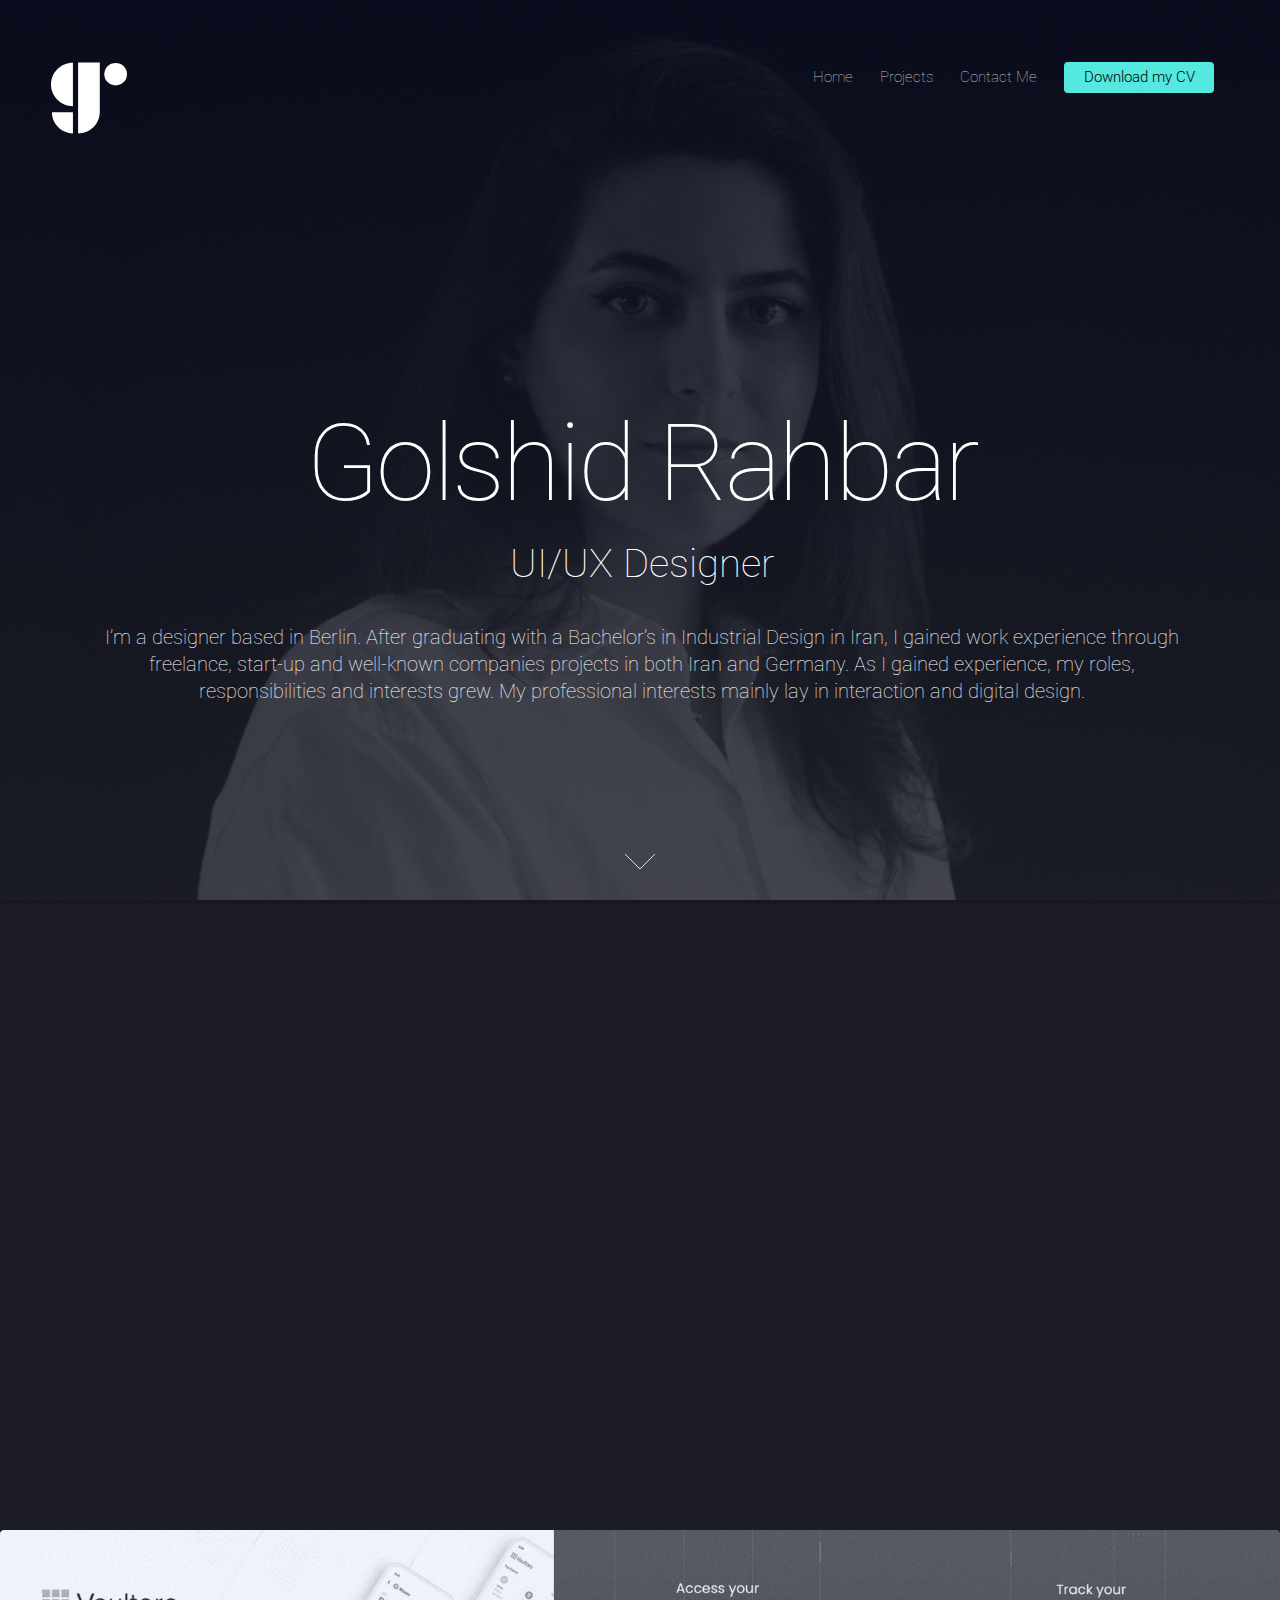
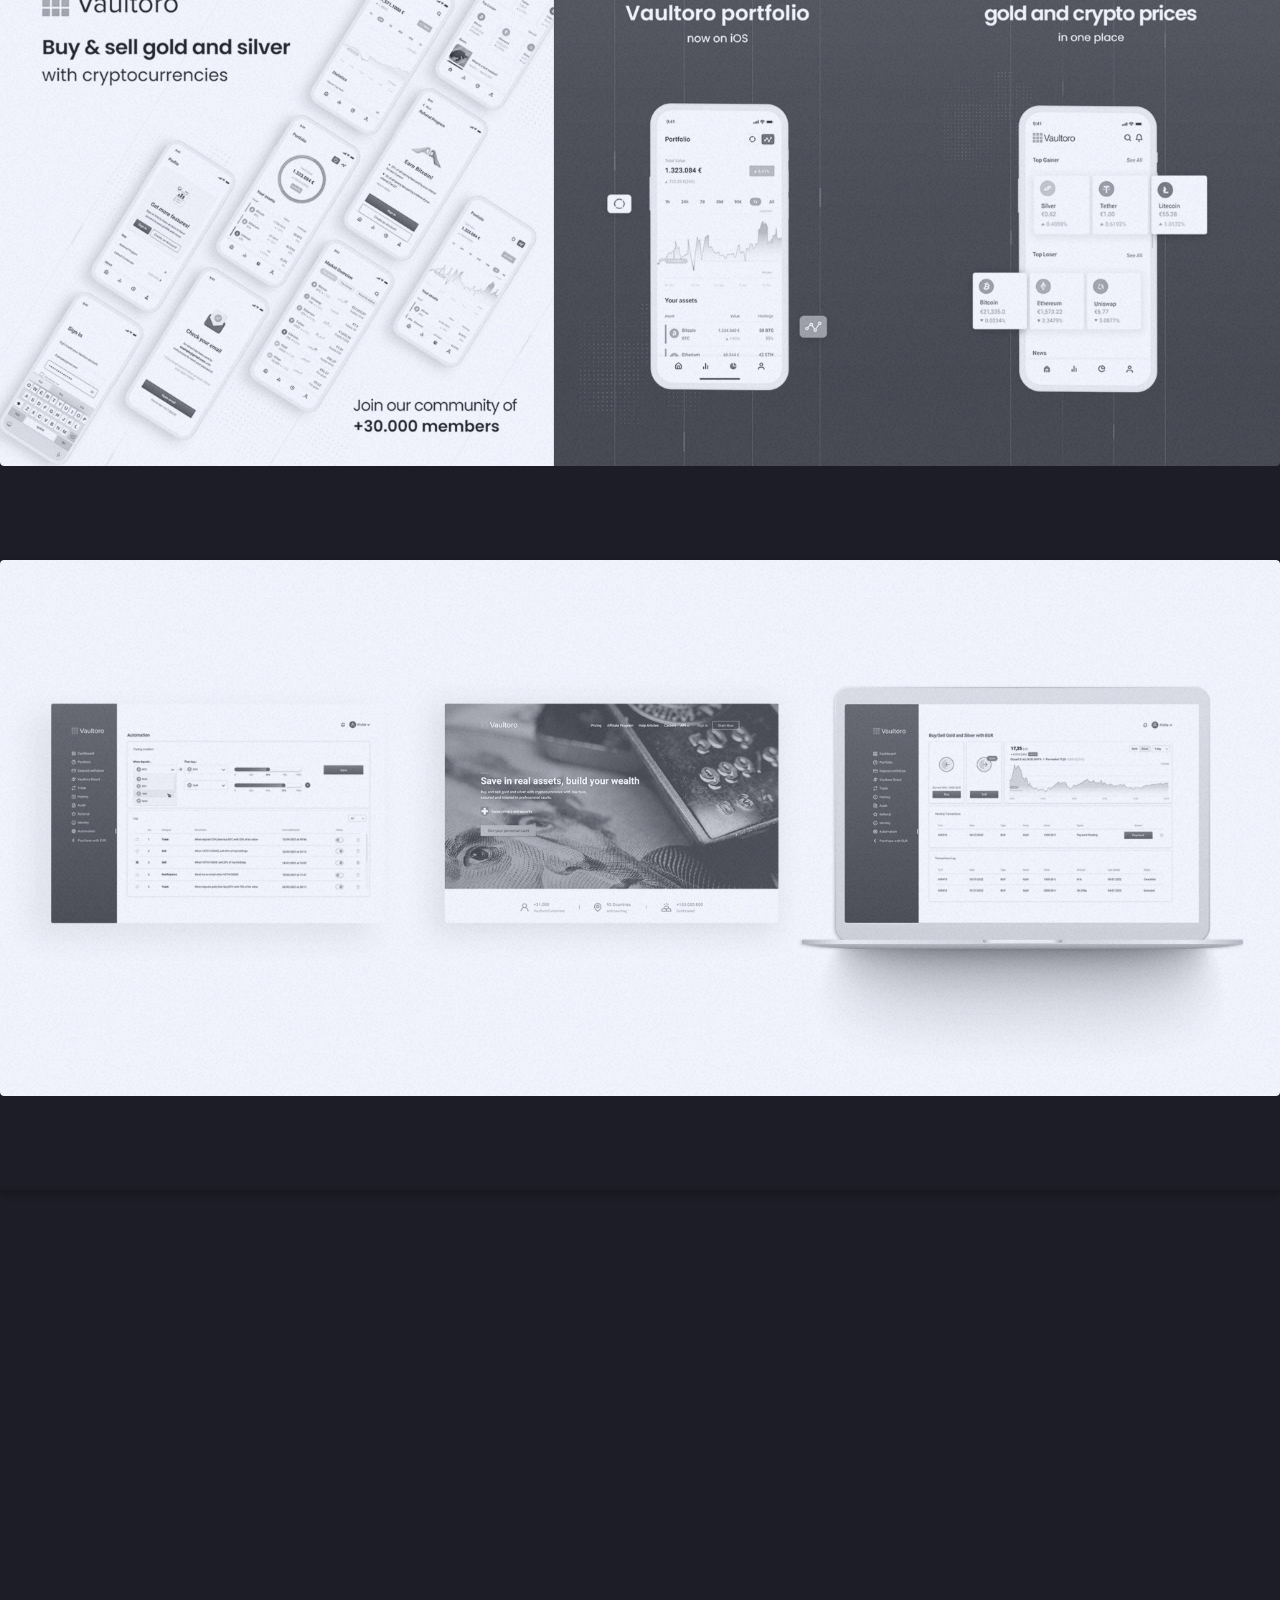
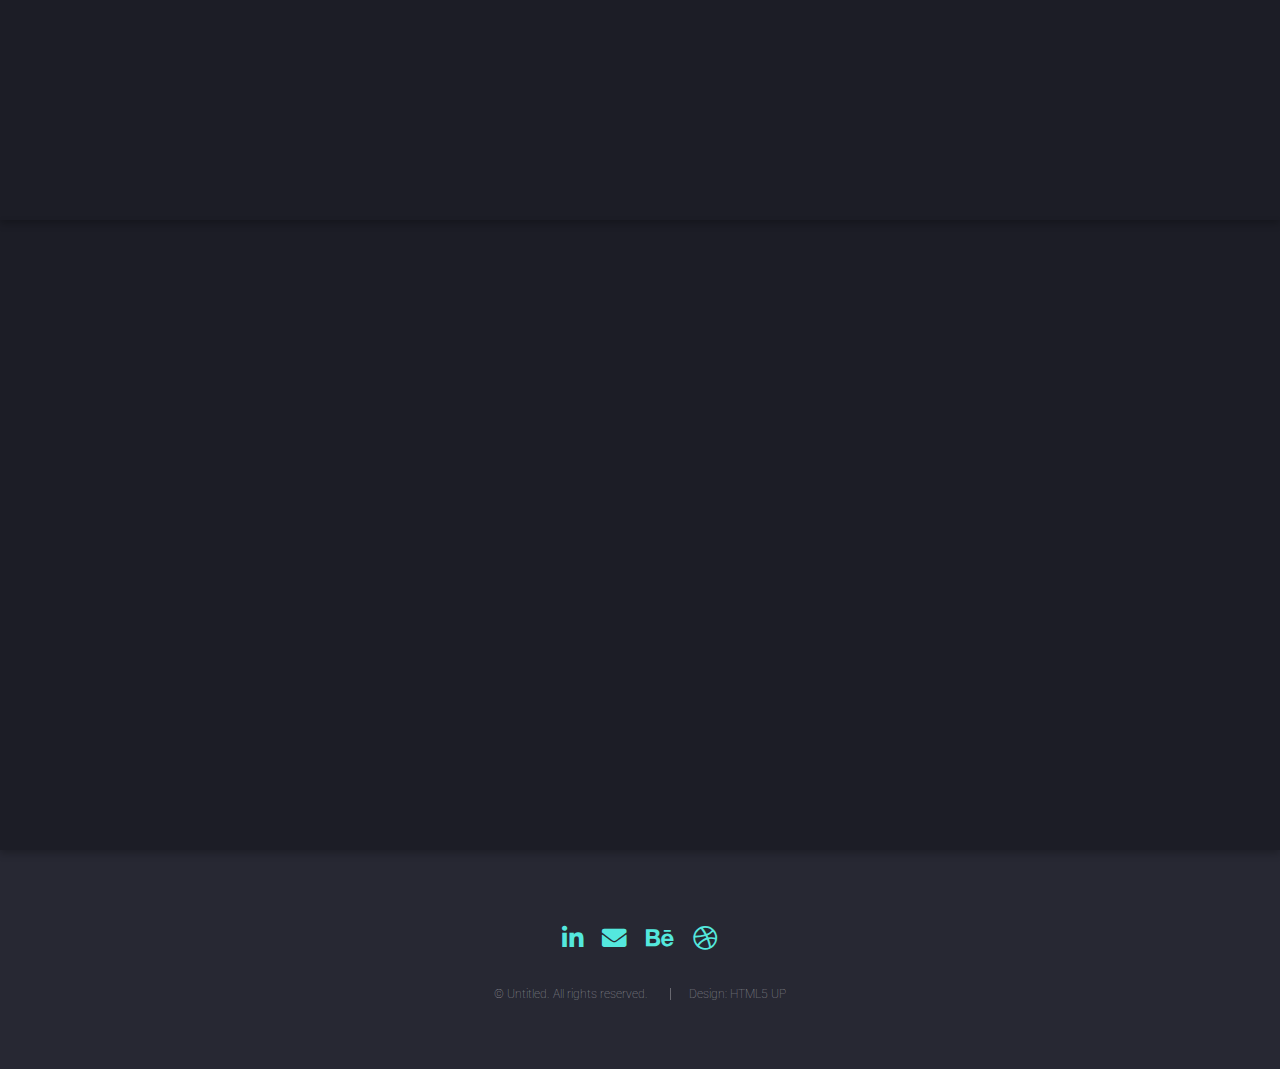
==== index.html @ e41211fc "Initial files" ====
<!DOCTYPE HTML>

<html>

<head>
	<title>Golshid's Portfolio</title>
	<link rel="icon" type="image/x-icon" href="/images/tab_icon.png">
	<meta charset="utf-8" />
	<meta name="viewport" content="width=device-width, initial-scale=1, user-scalable=no" />
	<link rel="stylesheet" href="assets/css/main.css" />
	<noscript>
		<link rel="stylesheet" href="assets/css/noscript.css" />
	</noscript>
</head>

<body class="is-preload landing">
	<div id="page-wrapper">

		<!-- Header -->
		<header id="header">
			<a href="index.html" class="g_logo"> <img class="icon_header" src="/images/icon_header.svg" alt=""
					style="width:2cm; height:2.5cm; margin: 3.325em;" /> </a>
			<nav id="nav">
				<ul>
					<li><a href="index.html">Home</a></li>
					<li>
						<a href="#">Projects</a>
						<ul>
							<li><a href="application.html">Application Design</a></li>
							<! –– link page––>
								<li><a href="website.html">Website Design</a></li>
								<li><a href="corporate.html">Corporate Identity</a></li>
								<li><a href="painting.html">Painting</a></li>
						</ul>
					</li>
					<li><a href="mailto: golshidr92@gmail.com">Contact Me</a></li>
					<li><a href="/files/cv.pdf" class="button primary">Download my CV</a></li>
				</ul>
			</nav>
		</header>

		<!-- Banner -->
		<section id="banner">
			<div class="content">
				<header>
					<h2 style="margin-top: 5cm; text-align: center; font-size: 80pt; font-weight: 100;">Golshid Rahbar
					</h2>
					<h1 style="text-align: center; font-size: 30pt; font-weight: 80;">UI/UX Designer</h1>
					<p style="text-align: center; font-size: 15pt;">
						I’m a designer based in Berlin. After graduating with a
						Bachelor’s in
						Industrial Design in Iran, I gained work experience through freelance, start-up and well-known
						companies projects in both Iran and Germany. As I gained experience, my roles, responsibilities
						and interests grew.
						My professional interests mainly lay in interaction and digital design.</p>
				</header>
			</div>
			<a href="#one" class="goto-next scrolly">Next</a>
		</section>

		<!-- One/skills -->
		<section id="one" class="spotlight style1 bottom" ">

			<div class=" content">
			<div class="container skill" style="margin: 0;">
				<header class="major">
					<h2 class="skills_header">My Skills</h2>
				</header>
				<div class="box alt">
					<div class="row gtr-uniform">
						<section class="col-4 col-6-medium col-12-xsmall skill" style="margin: 0 0 10em 10em;">
							<span class="icon solid alt major" style="display: block;
							margin-left: auto;
							margin-right: auto;">
								<object class="icon-svg" data="images/cc.svg" width="45" height="45" style="align: middle; max-width: 100%;
								height: auto;">
								</object>
							</span>
							<h3 style="text-align: center;">Adobe Suits</h3>
							<p style="text-align: center;">Ai, Ps, Id, Xd</p>
						</section>
						<section class="col-4 col-6-medium col-12-xsmall" style="margin: 0 0 10em -10em;">
							<span class="icon solid alt major" style="display: block;
							margin-left: auto;
							margin-right: auto;">
								<object data=" images/fig.svg" width="45" height="45" style="align: middle; max-width: 100%;
										height: auto;">
								</object>
							</span>
							<h3 style="text-align: center;">Figma</h3>

						</section>
						<section class="col-4 col-6-medium col-12-xsmall" style="margin: 0 0 10em -10em;">
							<span class="icon solid alt major" style="display: block;
							margin-left: auto;
							margin-right: auto;">
								<object data=" images/dp.svg" width="45" height="45" style="align: middle; max-width: 100%;
										height: auto;">
								</object>
							</span>
							<h3 style="text-align: center;">Digital Painting</h3>
						</section>
						<section class="col-4 col-6-medium col-12-xsmall" style="margin: 0 0 10em -10em;">
							<span class="icon solid alt major" style="display: block;
							margin-left: auto;
							margin-right: auto;">
								<object data=" images/html.svg" width="45" height="45" style="align: middle; max-width: 100%;
										height: auto;">
								</object>
							</span>
							<h3 style="text-align: center;">HTML</h3>
							<p style="text-align: center;">Familiar with</p>
						</section>
					</div>
				</div>

			</div>
	</div>
	</div>
	<a href="#two" class="goto-next scrolly">Next</a>
	</section>

	<!-- Two -->
	<a href="application.html">
		<section id="two" class="spotlight style2 right">
			<span class="image fit main"><img src="images/app@3x copy 2.png" alt="" /></span>
			<div class="content" style=" background: #043a91; border-color: #254cd9;">
				<header>
					<h2>Application Design</h2>
					<p>Intraction, UI Design, UX Design</p>
				</header>
				<p style="color: #ffffff;">A showcase of my work on Vaultoro app which is a cryptocurrency trading app.
				</p>
			</div>
		</section>
	</a>
	<!-- Three -->
	<a href="website.html">
		<section id="three" class="spotlight style3 left">
			<span class="image fit main bottom"><img src="images/Desktop@3x.png" alt="" /></span>
			<div class="content" style="background: #046e91; border-color: #18a2ed;">
				<header>
					<h2>Website Design</h2>
					<p>Intraction, UI Design, UX Design</p>
				</header>
				<p style="color: #ffffff;">An example of my designs for the website and the dashboard of Vaultoro</p>
			</div>
		</section>
	</a>
	<!-- Four -->
	<a href="corporate.html">
		<section id="two" class="spotlight style2 right">
			<span class="image fit main"><img src="images/Print@3x.png" alt="" /></span>
			<div class="content" style="background: #049191; border-color: #06cccc;">
				<header>
					<h2>Corporate Identity</h2>
					<p>Graphic Design, Brand Identity, Print Design, Merchandise Design</p>
				</header>
				<p style="color: #ffffff;">Showcases of my CI and print designs</p>
			</div>
		</section>
	</a>

	<!-- Five -->
	<a href="painting.html">
		<section id="three" class="spotlight style3 left">
			<span class="image fit main bottom"><img src="images/Digital painting@3x.png" alt="" /></span>
			<div class="content" style="background: #049173; border-color: #06cca1;">
				<header>
					<h2>Painting</h2>
					<p>Digital Painting, Hand Drawing, Illustration</p>
				</header>
				<p style="color: #ffffff;">Some examples of my paintings which do in my free time</p>

			</div>
		</section>
	</a>


	<!-- Footer -->
	<footer id="footer">
		<ul class="icons">
			<li><a target="_blank" href="https://www.linkedin.com/in/golshid-rahbar"
					class="icon brands fa-linkedin-in"><span class="label">LinkedIn</span></a></li>
			<li><a href="mailto: golshidr92@gmail.com" class="icon solid fa-envelope"><span
						class="label">Email</span></a></li>
			<li><a target="_blank" href="https://www.behance.net/golshidr" class="icon brands fa-behance"><span
						class="label">Behance</span></a></li>
			<li><a target="_blank" href="https://dribbble.com/golshidr92" class="icon brands fa-dribbble"><span
						class="label">Dribbble</span></a></li>
		</ul>
		<ul class="copyright">
			<li>&copy; Untitled. All rights reserved.</li>
			<li>Design: HTML5 UP</li>
		</ul>
	</footer>

	</div>

	<!-- Scripts -->
	<script src="assets/js/jquery.min.js"></script>
	<script src="assets/js/jquery.scrolly.min.js"></script>
	<script src="assets/js/jquery.dropotron.min.js"></script>
	<script src="assets/js/jquery.scrollex.min.js"></script>
	<script src="assets/js/browser.min.js"></script>
	<script src="assets/js/breakpoints.min.js"></script>
	<script src="assets/js/util.js"></script>
	<script src="assets/js/main.js"></script>

</body>

</html>
---- assets/css/main.css ----
@import url("fontawesome-all.min.css");
@import url("https://fonts.googleapis.com/css?family=Roboto:100,300,100italic,300italic");

/*
	Landed by HTML5 UP
	html5up.net | @ajlkn
	Free for personal and commercial use under the CCA 3.0 license (html5up.net/license)
*/

html, body, div, span, applet, object,
iframe, h1, h2, h3, h4, h5, h6, p, blockquote,
pre, a, abbr, acronym, address, big, cite,
code, del, dfn, em, img, ins, kbd, q, s, samp,
small, strike, strong, sub, sup, tt, var, b,
u, i, center, dl, dt, dd, ol, ul, li, fieldset,
form, label, legend, table, caption, tbody,
tfoot, thead, tr, th, td, article, aside,
canvas, details, embed, figure, figcaption,
footer, header, hgroup, menu, nav, output, ruby,
section, summary, time, mark, audio, video {
	margin: 0;
	padding: 0;
	border: 0;
	font-size: 100%;
	font: inherit;
	vertical-align: baseline;}

article, aside, details, figcaption, figure,
footer, header, hgroup, menu, nav, section {
	display: block;}

body {
	line-height: 1;
}

ol, ul {
	list-style: none;
}

blockquote, q {
	quotes: none;
}

	blockquote:before, blockquote:after, q:before, q:after {
		content: '';
		content: none;
	}

table {
	border-collapse: collapse;
	border-spacing: 0;
}

body {
	-webkit-text-size-adjust: none;
}

mark {
	background-color: transparent;
	color: inherit;
}

input::-moz-focus-inner {
	border: 0;
	padding: 0;
}

input, select, textarea {
	-moz-appearance: none;
	-webkit-appearance: none;
	-ms-appearance: none;
	appearance: none;
}

/* Basic */

	html {
		box-sizing: border-box;
	}

	*, *:before, *:after {
		box-sizing: inherit;
	}

	html, body {
		background: #1c1d26;
	}

	body.is-preload *, body.is-preload *:before, body.is-preload *:after {
		-moz-animation: none !important;
		-webkit-animation: none !important;
		-ms-animation: none !important;
		animation: none !important;
		-moz-transition: none !important;
		-webkit-transition: none !important;
		-ms-transition: none !important;
		transition: none !important;
	}

	body, input, select, textarea {
		color: rgba(255, 255, 255, 0.75);
		font-family: "Roboto", Helvetica, sans-serif;
		font-size: 15pt;
		font-weight: 100;
		line-height: 1.75em;
	}

	a {
		-moz-transition: border-color 0.2s ease-in-out, color 0.2s ease-in-out;
		-webkit-transition: border-color 0.2s ease-in-out, color 0.2s ease-in-out;
		-ms-transition: border-color 0.2s ease-in-out, color 0.2s ease-in-out;
		transition: border-color 0.2s ease-in-out, color 0.2s ease-in-out;
		border-bottom: dotted 1px;
		color: #54e8de;
		text-decoration: none;
		border-bottom-color: transparent;
	}

		a:hover {
			color: #54e8de !important;
			border-bottom-color: transparent;
		}

	strong, b {
		color: #ffffff;
		font-weight: 300;
	}

	em, i {
		font-style: italic;
	}

	p {
		margin: 0 0 2em 0;
	}

	h1, h2, h3, h4, h5, h6 {
		color: #ffffff;
		font-weight: 300;
		line-height: 1em;
		margin: 0 0 1em 0;
	}

		h1 a, h2 a, h3 a, h4 a, h5 a, h6 a {
			color: inherit;
			border: 0;
		}

	h2 {
		font-size: 2em;
		line-height: 1.5em;
		letter-spacing: -0.025em;
	}

	h3 {
		font-size: 1.35em;
		line-height: 1.5em;
	}

	h4 {
		font-size: 1.1em;
		line-height: 1.5em;
	}

	h5 {
		font-size: 0.9em;
		line-height: 1.5em;
	}

	h6 {
		font-size: 0.7em;
		line-height: 1.5em;
	}

	sub {
		font-size: 0.8em;
		position: relative;
		top: 0.5em;
	}

	sup {
		font-size: 0.8em;
		position: relative;
		top: -0.5em;
	}

	hr {
		border: 0;
		border-bottom: solid 1px rgba(255, 255, 255, 0.3);
		margin: 3em 0;
	}

		hr.major {
			margin: 4em 0;
		}

	blockquote {
		border-left: solid 4px rgba(255, 255, 255, 0.3);
		font-style: italic;
		margin: 0 0 2em 0;
		padding: 0.5em 0 0.5em 2em;
	}

	code {
		background: rgba(255, 255, 255, 0.075);
		border-radius: 4px;
		font-family: "Courier New", monospace;
		font-size: 0.9em;
		margin: 0 0.25em;
		padding: 0.25em 0.65em;
	}

	pre {
		-webkit-overflow-scrolling: touch;
		font-family: "Courier New", monospace;
		font-size: 0.9em;
		margin: 0 0 2em 0;
	}

		pre code {
			display: block;
			line-height: 1.75em;
			padding: 1em 1.5em;
			overflow-x: auto;
		}

	.align-left {
		text-align: left;
	}

	.align-center {
		text-align: center;
	}

	.align-right {
		text-align: right;
	}

/* Loader */

	@-moz-keyframes spinner-show {
		0% {
			opacity: 0;
		}

		100% {
			opacity: 1;
		}
	}

	@-webkit-keyframes spinner-show {
		0% {
			opacity: 0;
		}

		100% {
			opacity: 1;
		}
	}

	@-ms-keyframes spinner-show {
		0% {
			opacity: 0;
		}

		100% {
			opacity: 1;
		}
	}

	@keyframes spinner-show {
		0% {
			opacity: 0;
		}

		100% {
			opacity: 1;
		}
	}

	@-moz-keyframes spinner-hide {
		0% {
			color: rgba(255, 255, 255, 0.15);
			z-index: 100001;
			-moz-transform: scale(1) rotate(0deg);
			-webkit-transform: scale(1) rotate(0deg);
			-ms-transform: scale(1) rotate(0deg);
			transform: scale(1) rotate(0deg);
		}

		99% {
			color: #1c1d26;
			z-index: 100001;
			-moz-transform: scale(0.5) rotate(360deg);
			-webkit-transform: scale(0.5) rotate(360deg);
			-ms-transform: scale(0.5) rotate(360deg);
			transform: scale(0.5) rotate(360deg);
		}

		100% {
			color: #1c1d26;
			z-index: -1;
			-moz-transform: scale(0.5) rotate(360deg);
			-webkit-transform: scale(0.5) rotate(360deg);
			-ms-transform: scale(0.5) rotate(360deg);
			transform: scale(0.5) rotate(360deg);
		}
	}

	@-webkit-keyframes spinner-hide {
		0% {
			color: rgba(255, 255, 255, 0.15);
			z-index: 100001;
			-moz-transform: scale(1) rotate(0deg);
			-webkit-transform: scale(1) rotate(0deg);
			-ms-transform: scale(1) rotate(0deg);
			transform: scale(1) rotate(0deg);
		}

		99% {
			color: #1c1d26;
			z-index: 100001;
			-moz-transform: scale(0.5) rotate(360deg);
			-webkit-transform: scale(0.5) rotate(360deg);
			-ms-transform: scale(0.5) rotate(360deg);
			transform: scale(0.5) rotate(360deg);
		}

		100% {
			color: #1c1d26;
			z-index: -1;
			-moz-transform: scale(0.5) rotate(360deg);
			-webkit-transform: scale(0.5) rotate(360deg);
			-ms-transform: scale(0.5) rotate(360deg);
			transform: scale(0.5) rotate(360deg);
		}
	}

	@-ms-keyframes spinner-hide {
		0% {
			color: rgba(255, 255, 255, 0.15);
			z-index: 100001;
			-moz-transform: scale(1) rotate(0deg);
			-webkit-transform: scale(1) rotate(0deg);
			-ms-transform: scale(1) rotate(0deg);
			transform: scale(1) rotate(0deg);
		}

		99% {
			color: #1c1d26;
			z-index: 100001;
			-moz-transform: scale(0.5) rotate(360deg);
			-webkit-transform: scale(0.5) rotate(360deg);
			-ms-transform: scale(0.5) rotate(360deg);
			transform: scale(0.5) rotate(360deg);
		}

		100% {
			color: #1c1d26;
			z-index: -1;
			-moz-transform: scale(0.5) rotate(360deg);
			-webkit-transform: scale(0.5) rotate(360deg);
			-ms-transform: scale(0.5) rotate(360deg);
			transform: scale(0.5) rotate(360deg);
		}
	}

	@keyframes spinner-hide {
		0% {
			color: rgba(255, 255, 255, 0.15);
			z-index: 100001;
			-moz-transform: scale(1) rotate(0deg);
			-webkit-transform: scale(1) rotate(0deg);
			-ms-transform: scale(1) rotate(0deg);
			transform: scale(1) rotate(0deg);
		}

		99% {
			color: #1c1d26;
			z-index: 100001;
			-moz-transform: scale(0.5) rotate(360deg);
			-webkit-transform: scale(0.5) rotate(360deg);
			-ms-transform: scale(0.5) rotate(360deg);
			transform: scale(0.5) rotate(360deg);
		}

		100% {
			color: #1c1d26;
			z-index: -1;
			-moz-transform: scale(0.5) rotate(360deg);
			-webkit-transform: scale(0.5) rotate(360deg);
			-ms-transform: scale(0.5) rotate(360deg);
			transform: scale(0.5) rotate(360deg);
		}
	}

	@-moz-keyframes spinner-rotate {
		0% {
			-moz-transform: scale(1) rotate(0deg);
			-webkit-transform: scale(1) rotate(0deg);
			-ms-transform: scale(1) rotate(0deg);
			transform: scale(1) rotate(0deg);
		}

		100% {
			-moz-transform: scale(1) rotate(360deg);
			-webkit-transform: scale(1) rotate(360deg);
			-ms-transform: scale(1) rotate(360deg);
			transform: scale(1) rotate(360deg);
		}
	}

	@-webkit-keyframes spinner-rotate {
		0% {
			-moz-transform: scale(1) rotate(0deg);
			-webkit-transform: scale(1) rotate(0deg);
			-ms-transform: scale(1) rotate(0deg);
			transform: scale(1) rotate(0deg);
		}

		100% {
			-moz-transform: scale(1) rotate(360deg);
			-webkit-transform: scale(1) rotate(360deg);
			-ms-transform: scale(1) rotate(360deg);
			transform: scale(1) rotate(360deg);
		}
	}

	@-ms-keyframes spinner-rotate {
		0% {
			-moz-transform: scale(1) rotate(0deg);
			-webkit-transform: scale(1) rotate(0deg);
			-ms-transform: scale(1) rotate(0deg);
			transform: scale(1) rotate(0deg);
		}

		100% {
			-moz-transform: scale(1) rotate(360deg);
			-webkit-transform: scale(1) rotate(360deg);
			-ms-transform: scale(1) rotate(360deg);
			transform: scale(1) rotate(360deg);
		}
	}

	@keyframes spinner-rotate {
		0% {
			-moz-transform: scale(1) rotate(0deg);
			-webkit-transform: scale(1) rotate(0deg);
			-ms-transform: scale(1) rotate(0deg);
			transform: scale(1) rotate(0deg);
		}

		100% {
			-moz-transform: scale(1) rotate(360deg);
			-webkit-transform: scale(1) rotate(360deg);
			-ms-transform: scale(1) rotate(360deg);
			transform: scale(1) rotate(360deg);
		}
	}

	@-moz-keyframes overlay-hide {
		0% {
			opacity: 1;
			z-index: 100000;
		}

		15% {
			opacity: 1;
			z-index: 100000;
		}

		99% {
			opacity: 0;
			z-index: 100000;
		}

		100% {
			opacity: 0;
			z-index: -1;
		}
	}

	@-webkit-keyframes overlay-hide {
		0% {
			opacity: 1;
			z-index: 100000;
		}

		15% {
			opacity: 1;
			z-index: 100000;
		}

		99% {
			opacity: 0;
			z-index: 100000;
		}

		100% {
			opacity: 0;
			z-index: -1;
		}
	}

	@-ms-keyframes overlay-hide {
		0% {
			opacity: 1;
			z-index: 100000;
		}

		15% {
			opacity: 1;
			z-index: 100000;
		}

		99% {
			opacity: 0;
			z-index: 100000;
		}

		100% {
			opacity: 0;
			z-index: -1;
		}
	}

	@keyframes overlay-hide {
		0% {
			opacity: 1;
			z-index: 100000;
		}

		15% {
			opacity: 1;
			z-index: 100000;
		}

		99% {
			opacity: 0;
			z-index: 100000;
		}

		100% {
			opacity: 0;
			z-index: -1;
		}
	}

	body.landing {
		text-decoration: none;
	}

		body.landing:before {
			-moz-osx-font-smoothing: grayscale;
			-webkit-font-smoothing: antialiased;
			display: inline-block;
			font-style: normal;
			font-variant: normal;
			text-rendering: auto;
			line-height: 1;
			text-transform: none !important;
			font-family: 'Font Awesome 5 Free';
			font-weight: 900;
		}

		body.landing:before {
			-moz-animation: spinner-show 1.5s 1 0.25s ease forwards, spinner-hide 0.25s ease-in-out forwards !important;
			-webkit-animation: spinner-show 1.5s 1 0.25s ease forwards, spinner-hide 0.25s ease-in-out forwards !important;
			-ms-animation: spinner-show 1.5s 1 0.25s ease forwards, spinner-hide 0.25s ease-in-out forwards !important;
			animation: spinner-show 1.5s 1 0.25s ease forwards, spinner-hide 0.25s ease-in-out forwards !important;
			-moz-transform-origin: 50% 50%;
			-webkit-transform-origin: 50% 50%;
			-ms-transform-origin: 50% 50%;
			transform-origin: 50% 50%;
			color: rgba(255, 255, 255, 0.15);
			content: '\f1ce';
			cursor: default;
			display: block;
			font-size: 2em;
			height: 2em;
			left: 50%;
			line-height: 2em;
			margin: -1em 0 0 -1em;
			opacity: 0;
			position: fixed;
			text-align: center;
			top: 50%;
			width: 2em;
			z-index: -1;
		}

		body.landing:after {
			-moz-animation: overlay-hide 1.5s ease-in forwards !important;
			-webkit-animation: overlay-hide 1.5s ease-in forwards !important;
			-ms-animation: overlay-hide 1.5s ease-in forwards !important;
			animation: overlay-hide 1.5s ease-in forwards !important;
			background: #1c1d26;
			content: '';
			display: block;
			height: 100%;
			left: 0;
			opacity: 0;
			position: fixed;
			top: 0;
			width: 100%;
			z-index: -1;
		}

		body.landing.is-preload:before {
			-moz-animation: spinner-show 1.5s 1 0.25s ease forwards, spinner-rotate 0.75s infinite linear !important;
			-webkit-animation: spinner-show 1.5s 1 0.25s ease forwards, spinner-rotate 0.75s infinite linear !important;
			-ms-animation: spinner-show 1.5s 1 0.25s ease forwards, spinner-rotate 0.75s infinite linear !important;
			animation: spinner-show 1.5s 1 0.25s ease forwards, spinner-rotate 0.75s infinite linear !important;
			z-index: 100001;
		}

		body.landing.is-preload:after {
			-moz-animation: none !important;
			-webkit-animation: none !important;
			-ms-animation: none !important;
			animation: none !important;
			opacity: 1;
			z-index: 100000;
		}

	@media (-webkit-min-device-pixel-ratio: 2) {

		body.landing:before {
			line-height: 2.025em;
		}

	}

/* Container */

	.container {
		margin: 0 auto;
		max-width: calc(100% - 4em);
		width: 70em;
	}

		.container.xsmall {
			width: 17.5em;
		}

		.container.small {
			width: 35em;
		}

		.container.medium {
			width: 52.5em;
		}

		.container.large {
			width: 87.5em;
		}

		.container.xlarge {
			width: 105em;
		}

		.container.max {
			width: 100%;
		}

		@media screen and (max-width: 1280px) {

			.container {
				width: 90%;
				max-width: 100%;
			}

		}

		@media screen and (max-width: 980px) {

			.container {
				width: 100% !important;
			}

		}

/* Row */

	.row {
		display: flex;
		flex-wrap: nowrap;
		box-sizing: border-box;
		align-items: stretch;
	}

		.row > * {
			box-sizing: border-box;
		}

		.row.gtr-uniform > * > :last-child {
			margin-bottom: 0;
		}

		.row.aln-left {
			justify-content: flex-start;
		}

		.row.aln-center {
			justify-content: center;
		}

		.row.aln-right {
			justify-content: flex-end;
		}

		.row.aln-top {
			align-items: flex-start;
		}

		.row.aln-middle {
			align-items: center;
		}

		.row.aln-bottom {
			align-items: flex-end;
		}

		.row > .imp {
			order: -1;
		}

		.row > .col-1 {
			width: 8.33333%;
		}

		.row > .off-1 {
			margin-left: 8.33333%;
		}

		.row > .col-2 {
			width: 16.66667%;
		}

		.row > .off-2 {
			margin-left: 16.66667%;
		}

		.row > .col-3 {
			width: 25%;
		}

		.row > .off-3 {
			margin-left: 25%;
		}

		.row > .col-4 {
			width: 33.33333%;
		}

		.row > .off-4 {
			margin-left: 33.33333%;
		}

		.row > .col-5 {
			width: 41.66667%;
		}

		.row > .off-5 {
			margin-left: 41.66667%;
		}

		.row > .col-6 {
			width: 50%;
		}

		.row > .off-6 {
			margin-left: 50%;
		}

		.row > .col-7 {
			width: 58.33333%;
		}

		.row > .off-7 {
			margin-left: 58.33333%;
		}

		.row > .col-8 {
			width: 66.66667%;
		}

		.row > .off-8 {
			margin-left: 66.66667%;
		}

		.row > .col-9 {
			width: 75%;
		}

		.row > .off-9 {
			margin-left: 75%;
		}

		.row > .col-10 {
			width: 83.33333%;
		}

		.row > .off-10 {
			margin-left: 83.33333%;
		}

		.row > .col-11 {
			width: 91.66667%;
		}

		.row > .off-11 {
			margin-left: 91.66667%;
		}

		.row > .col-12 {
			width: 100%;
		}

		.row > .off-12 {
			margin-left: 100%;
		}

		.row.gtr-0 {
			margin-top: 0;
			margin-left: 0em;
		}

			.row.gtr-0 > * {
				padding: 0 0 0 0em;
			}

			.row.gtr-0.gtr-uniform {
				margin-top: 0em;
			}

				.row.gtr-0.gtr-uniform > * {
					padding-top: 0em;
				}

		.row.gtr-25 {
			margin-top: 0;
			margin-left: -0.625em;
		}

			.row.gtr-25 > * {
				padding: 0 0 0 0.625em;
			}

			.row.gtr-25.gtr-uniform {
				margin-top: -0.625em;
			}

				.row.gtr-25.gtr-uniform > * {
					padding-top: 0.625em;
				}

		.row.gtr-50 {
			margin-top: 0;
			margin-left: -1.25em;
		}

			.row.gtr-50 > * {
				padding: 0 0 0 1.25em;
			}

			.row.gtr-50.gtr-uniform {
				margin-top: -1.25em;
			}

				.row.gtr-50.gtr-uniform > * {
					padding-top: 1.25em;
				}

		.row {
			margin-top: 0;
			margin-left: 0em;
		}

			.row > * {
				padding: 0 0 0 0em;
			}

			.row.gtr-uniform {
				margin-top: -2.5em;
			}

				.row.gtr-uniform > * {
					padding-top: 2.5em;
				}

		.row.gtr-150 {
			margin-top: 0;
			margin-left: -3.75em;
		}

			.row.gtr-150 > * {
				padding: 0 0 0 3.75em;
			}

			.row.gtr-150.gtr-uniform {
				margin-top: -3.75em;
			}

				.row.gtr-150.gtr-uniform > * {
					padding-top: 3.75em;
				}

		.row.gtr-200 {
			margin-top: 0;
			margin-left: -5em;
		}

			.row.gtr-200 > * {
				padding: 0 0 0 5em;
			}

			.row.gtr-200.gtr-uniform {
				margin-top: -5em;
			}

				.row.gtr-200.gtr-uniform > * {
					padding-top: 5em;
				}

		@media screen and (max-width: 1680px) {

			.row {
				display: flex;
				flex-wrap: nowrap;
				box-sizing: border-box;
				align-items: stretch;
			}

				.row > * {
					box-sizing: border-box;
				}

				.row.gtr-uniform > * > :last-child {
					margin-bottom: 0;
				}

				.row.aln-left {
					justify-content: flex-start;
				}

				.row.aln-center {
					justify-content: center;
				}

				.row.aln-right {
					justify-content: flex-end;
				}

				.row.aln-top {
					align-items: flex-start;
				}

				.row.aln-middle {
					align-items: center;
				}

				.row.aln-bottom {
					align-items: flex-end;
				}

				.row > .imp-xlarge {
					order: -1;
				}

				.row > .col-1-xlarge {
					width: 8.33333%;
				}

				.row > .off-1-xlarge {
					margin-left: 8.33333%;
				}

				.row > .col-2-xlarge {
					width: 16.66667%;
				}

				.row > .off-2-xlarge {
					margin-left: 16.66667%;
				}

				.row > .col-3-xlarge {
					width: 25%;
				}

				.row > .off-3-xlarge {
					margin-left: 25%;
				}

				.row > .col-4-xlarge {
					width: 33.33333%;
				}

				.row > .off-4-xlarge {
					margin-left: 33.33333%;
				}

				.row > .col-5-xlarge {
					width: 41.66667%;
				}

				.row > .off-5-xlarge {
					margin-left: 41.66667%;
				}

				.row > .col-6-xlarge {
					width: 50%;
				}

				.row > .off-6-xlarge {
					margin-left: 50%;
				}

				.row > .col-7-xlarge {
					width: 58.33333%;
				}

				.row > .off-7-xlarge {
					margin-left: 58.33333%;
				}

				.row > .col-8-xlarge {
					width: 66.66667%;
				}

				.row > .off-8-xlarge {
					margin-left: 66.66667%;
				}

				.row > .col-9-xlarge {
					width: 75%;
				}

				.row > .off-9-xlarge {
					margin-left: 75%;
				}

				.row > .col-10-xlarge {
					width: 83.33333%;
				}

				.row > .off-10-xlarge {
					margin-left: 83.33333%;
				}

				.row > .col-11-xlarge {
					width: 91.66667%;
				}

				.row > .off-11-xlarge {
					margin-left: 91.66667%;
				}

				.row > .col-12-xlarge {
					width: 100%;
				}

				.row > .off-12-xlarge {
					margin-left: 100%;
				}

				.row.gtr-0 {
					margin-top: 0;
					margin-left: 0em;
				}

					.row.gtr-0 > * {
						padding: 0 0 0 0em;
					}

					.row.gtr-0.gtr-uniform {
						margin-top: 0em;
					}

						.row.gtr-0.gtr-uniform > * {
							padding-top: 0em;
						}

				.row.gtr-25 {
					margin-top: 0;
					margin-left: -0.625em;
				}

					.row.gtr-25 > * {
						padding: 0 0 0 0.625em;
					}

					.row.gtr-25.gtr-uniform {
						margin-top: -0.625em;
					}

						.row.gtr-25.gtr-uniform > * {
							padding-top: 0.625em;
						}

				.row.gtr-50 {
					margin-top: 0;
					margin-left: -1.25em;
				}

					.row.gtr-50 > * {
						padding: 0 0 0 1.25em;
					}

					.row.gtr-50.gtr-uniform {
						margin-top: -1.25em;
					}

						.row.gtr-50.gtr-uniform > * {
							padding-top: 1.25em;
						}

				.row {
					margin-top: 0;
					margin-left: 0em;
				}

					.row > * {
						padding: 0 0 0 0em;
					}

					.row.gtr-uniform {
						margin-top: -2.5em;
					}

						.row.gtr-uniform > * {
							padding-top: 2.5em;
						}

				.row.gtr-150 {
					margin-top: 0;
					margin-left: -3.75em;
				}

					.row.gtr-150 > * {
						padding: 0 0 0 3.75em;
					}

					.row.gtr-150.gtr-uniform {
						margin-top: -3.75em;
					}

						.row.gtr-150.gtr-uniform > * {
							padding-top: 3.75em;
						}

				.row.gtr-200 {
					margin-top: 0;
					margin-left: -5em;
				}

					.row.gtr-200 > * {
						padding: 0 0 0 5em;
					}

					.row.gtr-200.gtr-uniform {
						margin-top: -5em;
					}

						.row.gtr-200.gtr-uniform > * {
							padding-top: 5em;
						}

		}

		@media screen and (max-width: 1280px) {

			.row {
				display: flex;
				flex-wrap: nowrap;
				box-sizing: border-box;
				align-items: stretch;
			}

				.row > * {
					box-sizing: border-box;
				}

				.row.gtr-uniform > * > :last-child {
					margin-bottom: 0;
				}

				.row.aln-left {
					justify-content: flex-start;
				}

				.row.aln-center {
					justify-content: center;
				}

				.row.aln-right {
					justify-content: flex-end;
				}

				.row.aln-top {
					align-items: flex-start;
				}

				.row.aln-middle {
					align-items: center;
				}

				.row.aln-bottom {
					align-items: flex-end;
				}

				.row > .imp-large {
					order: -1;
				}

				.row > .col-1-large {
					width: 8.33333%;
				}

				.row > .off-1-large {
					margin-left: 8.33333%;
				}

				.row > .col-2-large {
					width: 16.66667%;
				}

				.row > .off-2-large {
					margin-left: 16.66667%;
				}

				.row > .col-3-large {
					width: 25%;
				}

				.row > .off-3-large {
					margin-left: 25%;
				}

				.row > .col-4-large {
					width: 33.33333%;
				}

				.row > .off-4-large {
					margin-left: 33.33333%;
				}

				.row > .col-5-large {
					width: 41.66667%;
				}

				.row > .off-5-large {
					margin-left: 41.66667%;
				}

				.row > .col-6-large {
					width: 50%;
				}

				.row > .off-6-large {
					margin-left: 50%;
				}

				.row > .col-7-large {
					width: 58.33333%;
				}

				.row > .off-7-large {
					margin-left: 58.33333%;
				}

				.row > .col-8-large {
					width: 66.66667%;
				}

				.row > .off-8-large {
					margin-left: 66.66667%;
				}

				.row > .col-9-large {
					width: 75%;
				}

				.row > .off-9-large {
					margin-left: 75%;
				}

				.row > .col-10-large {
					width: 83.33333%;
				}

				.row > .off-10-large {
					margin-left: 83.33333%;
				}

				.row > .col-11-large {
					width: 91.66667%;
				}

				.row > .off-11-large {
					margin-left: 91.66667%;
				}

				.row > .col-12-large {
					width: 100%;
				}

				.row > .off-12-large {
					margin-left: 100%;
				}

				.row.gtr-0 {
					margin-top: 0;
					margin-left: 0em;
				}

					.row.gtr-0 > * {
						padding: 0 0 0 0em;
					}

					.row.gtr-0.gtr-uniform {
						margin-top: 0em;
					}

						.row.gtr-0.gtr-uniform > * {
							padding-top: 0em;
						}

				.row.gtr-25 {
					margin-top: 0;
					margin-left: -0.625em;
				}

					.row.gtr-25 > * {
						padding: 0 0 0 0.625em;
					}

					.row.gtr-25.gtr-uniform {
						margin-top: -0.625em;
					}

						.row.gtr-25.gtr-uniform > * {
							padding-top: 0.625em;
						}

				.row.gtr-50 {
					margin-top: 0;
					margin-left: -1.25em;
				}

					.row.gtr-50 > * {
						padding: 0 0 0 1.25em;
					}

					.row.gtr-50.gtr-uniform {
						margin-top: -1.25em;
					}

						.row.gtr-50.gtr-uniform > * {
							padding-top: 1.25em;
						}

				.row {
					margin-top: 0;
					margin-left: 0em;
				}

					.row > * {
						padding: 0 0 0 0em;
					}

					.row.gtr-uniform {
						margin-top: -2.5em;
					}

						.row.gtr-uniform > * {
							padding-top: 2.5em;
						}

				.row.gtr-150 {
					margin-top: 0;
					margin-left: -3.75em;
				}

					.row.gtr-150 > * {
						padding: 0 0 0 3.75em;
					}

					.row.gtr-150.gtr-uniform {
						margin-top: -3.75em;
					}

						.row.gtr-150.gtr-uniform > * {
							padding-top: 3.75em;
						}

				.row.gtr-200 {
					margin-top: 0;
					margin-left: -5em;
				}

					.row.gtr-200 > * {
						padding: 0 0 0 5em;
					}

					.row.gtr-200.gtr-uniform {
						margin-top: -5em;
					}

						.row.gtr-200.gtr-uniform > * {
							padding-top: 5em;
						}

		}

		@media screen and (max-width: 980px) {

			.row {
				display: flex;
				flex-wrap: nowrap;
				box-sizing: border-box;
				align-items: stretch;
			}

				.row > * {
					box-sizing: border-box;
				}

				.row.gtr-uniform > * > :last-child {
					margin-bottom: 0;
				}

				.row.aln-left {
					justify-content: flex-start;
				}

				.row.aln-center {
					justify-content: center;
				}

				.row.aln-right {
					justify-content: flex-end;
				}

				.row.aln-top {
					align-items: flex-start;
				}

				.row.aln-middle {
					align-items: center;
				}

				.row.aln-bottom {
					align-items: flex-end;
				}

				.row > .imp-medium {
					order: -1;
				}

				.row > .col-1-medium {
					width: 8.33333%;
				}

				.row > .off-1-medium {
					margin-left: 8.33333%;
				}

				.row > .col-2-medium {
					width: 16.66667%;
				}

				.row > .off-2-medium {
					margin-left: 16.66667%;
				}

				.row > .col-3-medium {
					width: 25%;
				}

				.row > .off-3-medium {
					margin-left: 25%;
				}

				.row > .col-4-medium {
					width: 33.33333%;
				}

				.row > .off-4-medium {
					margin-left: 33.33333%;
				}

				.row > .col-5-medium {
					width: 41.66667%;
				}

				.row > .off-5-medium {
					margin-left: 41.66667%;
				}

				.row > .col-6-medium {
					width: 50%;
				}

				.row > .off-6-medium {
					margin-left: 50%;
				}

				.row > .col-7-medium {
					width: 58.33333%;
				}

				.row > .off-7-medium {
					margin-left: 58.33333%;
				}

				.row > .col-8-medium {
					width: 66.66667%;
				}

				.row > .off-8-medium {
					margin-left: 66.66667%;
				}

				.row > .col-9-medium {
					width: 75%;
				}

				.row > .off-9-medium {
					margin-left: 75%;
				}

				.row > .col-10-medium {
					width: 83.33333%;
				}

				.row > .off-10-medium {
					margin-left: 83.33333%;
				}

				.row > .col-11-medium {
					width: 91.66667%;
				}

				.row > .off-11-medium {
					margin-left: 91.66667%;
				}

				.row > .col-12-medium {
					width: 100%;
				}

				.row > .off-12-medium {
					margin-left: 100%;
				}

				.row.gtr-0 {
					margin-top: 0;
					margin-left: 0em;
				}

					.row.gtr-0 > * {
						padding: 0 0 0 0em;
					}

					.row.gtr-0.gtr-uniform {
						margin-top: 0em;
					}

						.row.gtr-0.gtr-uniform > * {
							padding-top: 0em;
						}

				.row.gtr-25 {
					margin-top: 0;
					margin-left: -0.625em;
				}

					.row.gtr-25 > * {
						padding: 0 0 0 0.625em;
					}

					.row.gtr-25.gtr-uniform {
						margin-top: -0.625em;
					}

						.row.gtr-25.gtr-uniform > * {
							padding-top: 0.625em;
						}

				.row.gtr-50 {
					margin-top: 0;
					margin-left: -1.25em;
				}

					.row.gtr-50 > * {
						padding: 0 0 0 1.25em;
					}

					.row.gtr-50.gtr-uniform {
						margin-top: -1.25em;
					}

						.row.gtr-50.gtr-uniform > * {
							padding-top: 1.25em;
						}

				.row {
					margin-top: 0;
					margin-left: 0em;
				}

					.row > * {
						padding: 0 0 0 0em;
					}

					.row.gtr-uniform {
						margin-top: -2.5em;
					}

						.row.gtr-uniform > * {
							padding-top: 2.5em;
						}

				.row.gtr-150 {
					margin-top: 0;
					margin-left: -3.75em;
				}

					.row.gtr-150 > * {
						padding: 0 0 0 3.75em;
					}

					.row.gtr-150.gtr-uniform {
						margin-top: -3.75em;
					}

						.row.gtr-150.gtr-uniform > * {
							padding-top: 3.75em;
						}

				.row.gtr-200 {
					margin-top: 0;
					margin-left: -5em;
				}

					.row.gtr-200 > * {
						padding: 0 0 0 5em;
					}

					.row.gtr-200.gtr-uniform {
						margin-top: -5em;
					}

						.row.gtr-200.gtr-uniform > * {
							padding-top: 5em;
						}

		}

		@media screen and (max-width: 736px) {

			.row {
				display: flex;
				flex-wrap: nowrap;
				box-sizing: border-box;
				align-items: stretch;
			}

				.row > * {
					box-sizing: border-box;
				}

				.row.gtr-uniform > * > :last-child {
					margin-bottom: 0;
				}

				.row.aln-left {
					justify-content: flex-start;
				}

				.row.aln-center {
					justify-content: center;
				}

				.row.aln-right {
					justify-content: flex-end;
				}

				.row.aln-top {
					align-items: flex-start;
				}

				.row.aln-middle {
					align-items: center;
				}

				.row.aln-bottom {
					align-items: flex-end;
				}

				.row > .imp-small {
					order: -1;
				}

				.row > .col-1-small {
					width: 8.33333%;
				}

				.row > .off-1-small {
					margin-left: 8.33333%;
				}

				.row > .col-2-small {
					width: 16.66667%;
				}

				.row > .off-2-small {
					margin-left: 16.66667%;
				}

				.row > .col-3-small {
					width: 25%;
				}

				.row > .off-3-small {
					margin-left: 25%;
				}

				.row > .col-4-small {
					width: 33.33333%;
				}

				.row > .off-4-small {
					margin-left: 33.33333%;
				}

				.row > .col-5-small {
					width: 41.66667%;
				}

				.row > .off-5-small {
					margin-left: 41.66667%;
				}

				.row > .col-6-small {
					width: 50%;
				}

				.row > .off-6-small {
					margin-left: 50%;
				}

				.row > .col-7-small {
					width: 58.33333%;
				}

				.row > .off-7-small {
					margin-left: 58.33333%;
				}

				.row > .col-8-small {
					width: 66.66667%;
				}

				.row > .off-8-small {
					margin-left: 66.66667%;
				}

				.row > .col-9-small {
					width: 75%;
				}

				.row > .off-9-small {
					margin-left: 75%;
				}

				.row > .col-10-small {
					width: 83.33333%;
				}

				.row > .off-10-small {
					margin-left: 83.33333%;
				}

				.row > .col-11-small {
					width: 91.66667%;
				}

				.row > .off-11-small {
					margin-left: 91.66667%;
				}

				.row > .col-12-small {
					width: 100%;
				}

				.row > .off-12-small {
					margin-left: 100%;
				}

				.row.gtr-0 {
					margin-top: 0;
					margin-left: 0em;
				}

					.row.gtr-0 > * {
						padding: 0 0 0 0em;
					}

					.row.gtr-0.gtr-uniform {
						margin-top: 0em;
					}

						.row.gtr-0.gtr-uniform > * {
							padding-top: 0em;
						}

				.row.gtr-25 {
					margin-top: 0;
					margin-left: -0.625em;
				}

					.row.gtr-25 > * {
						padding: 0 0 0 0.625em;
					}

					.row.gtr-25.gtr-uniform {
						margin-top: -0.625em;
					}

						.row.gtr-25.gtr-uniform > * {
							padding-top: 0.625em;
						}

				.row.gtr-50 {
					margin-top: 0;
					margin-left: -1.25em;
				}

					.row.gtr-50 > * {
						padding: 0 0 0 1.25em;
					}

					.row.gtr-50.gtr-uniform {
						margin-top: -1.25em;
					}

						.row.gtr-50.gtr-uniform > * {
							padding-top: 1.25em;
						}

				.row {
					margin-top: 0;
					margin-left: 0em;
				}

					.row > * {
						padding: 0 0 0 0em;
					}

					.row.gtr-uniform {
						margin-top: -2.5em;
					}

						.row.gtr-uniform > * {
							padding-top: 2.5em;
						}

				.row.gtr-150 {
					margin-top: 0;
					margin-left: -3.75em;
				}

					.row.gtr-150 > * {
						padding: 0 0 0 3.75em;
					}

					.row.gtr-150.gtr-uniform {
						margin-top: -3.75em;
					}

						.row.gtr-150.gtr-uniform > * {
							padding-top: 3.75em;
						}

				.row.gtr-200 {
					margin-top: 0;
					margin-left: -5em;
				}

					.row.gtr-200 > * {
						padding: 0 0 0 5em;
					}

					.row.gtr-200.gtr-uniform {
						margin-top: -5em;
					}

						.row.gtr-200.gtr-uniform > * {
							padding-top: 5em;
						}

		}

		@media screen and (max-width: 480px) {

			.row {
				display: flex;
				flex-wrap: wrap;
				box-sizing: border-box;
				align-items: stretch;
			}

				.row > * {
					box-sizing: border-box;
				}

				.row.gtr-uniform > * > :last-child {
					margin-bottom: 0;
				}

				.row.aln-left {
					justify-content: flex-start;
				}

				.row.aln-center {
					justify-content: center;
				}

				.row.aln-right {
					justify-content: flex-end;
				}

				.row.aln-top {
					align-items: flex-start;
				}

				.row.aln-middle {
					align-items: center;
				}

				.row.aln-bottom {
					align-items: flex-end;
				}

				.row > .imp-xsmall {
					order: -1;
				}

				.row > .col-1-xsmall {
					width: 8.33333%;
				}

				.row > .off-1-xsmall {
					margin-left: 8.33333%;
				}

				.row > .col-2-xsmall {
					width: 16.66667%;
				}

				.row > .off-2-xsmall {
					margin-left: 16.66667%;
				}

				.row > .col-3-xsmall {
					width: 25%;
				}

				.row > .off-3-xsmall {
					margin-left: 25%;
				}

				.row > .col-4-xsmall {
					width: 33.33333%;
				}

				.row > .off-4-xsmall {
					margin-left: 33.33333%;
				}

				.row > .col-5-xsmall {
					width: 41.66667%;
				}

				.row > .off-5-xsmall {
					margin-left: 41.66667%;
				}

				.row > .col-6-xsmall {
					width: 50%;
				}

				.row > .off-6-xsmall {
					margin-left: 50%;
				}

				.row > .col-7-xsmall {
					width: 58.33333%;
				}

				.row > .off-7-xsmall {
					margin-left: 58.33333%;
				}

				.row > .col-8-xsmall {
					width: 66.66667%;
				}

				.row > .off-8-xsmall {
					margin-left: 66.66667%;
				}

				.row > .col-9-xsmall {
					width: 75%;
				}

				.row > .off-9-xsmall {
					margin-left: 75%;
				}

				.row > .col-10-xsmall {
					width: 83.33333%;
				}

				.row > .off-10-xsmall {
					margin-left: 83.33333%;
				}

				.row > .col-11-xsmall {
					width: 91.66667%;
				}

				.row > .off-11-xsmall {
					margin-left: 91.66667%;
				}

				.row > .col-12-xsmall {
					width: 100%;
				}

				.row > .off-12-xsmall {
					margin-left: 100%;
				}

				.row.gtr-0 {
					margin-top: 0;
					margin-left: 0em;
				}

					.row.gtr-0 > * {
						padding: 0 0 0 0em;
					}

					.row.gtr-0.gtr-uniform {
						margin-top: 0em;
					}

						.row.gtr-0.gtr-uniform > * {
							padding-top: 0em;
						}

				.row.gtr-25 {
					margin-top: 0;
					margin-left: -0.625em;
				}

					.row.gtr-25 > * {
						padding: 0 0 0 0.625em;
					}

					.row.gtr-25.gtr-uniform {
						margin-top: -0.625em;
					}

						.row.gtr-25.gtr-uniform > * {
							padding-top: 0.625em;
						}

				.row.gtr-50 {
					margin-top: 0;
					margin-left: -1.25em;
				}

					.row.gtr-50 > * {
						padding: 0 0 0 1.25em;
					}

					.row.gtr-50.gtr-uniform {
						margin-top: -1.25em;
					}

						.row.gtr-50.gtr-uniform > * {
							padding-top: 1.25em;
						}

				.row {
					margin-top: 0;
					margin-left: 0em;
				}

					.row > * {
						padding: 0 0 0 0em;
					}

					.row.gtr-uniform {
						margin-top: -2.5em;
					}

						.row.gtr-uniform > * {
							padding-top: 2.5em;
						}

				.row.gtr-150 {
					margin-top: 0;
					margin-left: -3.75em;
				}

					.row.gtr-150 > * {
						padding: 0 0 0 3.75em;
					}

					.row.gtr-150.gtr-uniform {
						margin-top: -3.75em;
					}

						.row.gtr-150.gtr-uniform > * {
							padding-top: 3.75em;
						}

				.row.gtr-200 {
					margin-top: 0;
					margin-left: -5em;
				}

					.row.gtr-200 > * {
						padding: 0 0 0 5em;
					}

					.row.gtr-200.gtr-uniform {
						margin-top: -5em;
					}

						.row.gtr-200.gtr-uniform > * {
							padding-top: 5em;
						}

		}

/* Section/Article */

	section.special, article.special {
		text-align: center;
	}

	header p {
		color: #ffffff;
		position: relative;
		margin: 0 0 1.5em 0;
	}

	header h2 + p {
		font-size: 1.25em;
		margin-top: -1em;
		line-height: 1.75em;
	}

	header h3 + p {
		font-size: 1.1em;
		margin-top: -0.8em;
		line-height: 1.75em;
	}

	header h4 + p,
	header h5 + p,
	header h6 + p {
		font-size: 0.9em;
		margin-top: -0.6em;
		line-height: 1.5em;
	}

	header.major {
		margin: 0 0 4em 0;
		position: relative;
		text-align: center;
	}

		header.major:after {
			background: #e44c65;
			content: '';
			display: inline-block;
			height: 0.2em;
			max-width: 20em;
			width: 75%;
			display: none;
		}

	footer.major {
		margin: 4em 0 0 0;
	}

/* Form */

	form {
		margin: 0 0 2em 0;
	}

		form.cta {
			max-width: 35em;
			margin-left: auto;
			margin-right: auto;
		}

	label {
		color: #ffffff;
		display: block;
		font-size: 0.9em;
		font-weight: 300;
		margin: 0 0 1em 0;
	}

	input[type="text"],
	input[type="password"],
	input[type="email"],
	select,
	textarea {
		-moz-appearance: none;
		-webkit-appearance: none;
		-ms-appearance: none;
		appearance: none;
		-moz-transition: border-color 0.2s ease-in-out;
		-webkit-transition: border-color 0.2s ease-in-out;
		-ms-transition: border-color 0.2s ease-in-out;
		transition: border-color 0.2s ease-in-out;
		background: transparent;
		border-radius: 4px;
		border: solid 1px rgba(255, 255, 255, 0.3);
		color: inherit;
		display: block;
		outline: 0;
		padding: 0 1em;
		text-decoration: none;
		width: 100%;
	}

		input[type="text"]:invalid,
		input[type="password"]:invalid,
		input[type="email"]:invalid,
		select:invalid,
		textarea:invalid {
			box-shadow: none;
		}

		input[type="text"]:focus,
		input[type="password"]:focus,
		input[type="email"]:focus,
		select:focus,
		textarea:focus {
			border-color: #e44c65;
		}

	select {
		background-image: url("data:image/svg+xml;charset=utf8,%3Csvg xmlns='http://www.w3.org/2000/svg' width='40' height='40' preserveAspectRatio='none' viewBox='0 0 40 40'%3E%3Cpath d='M9.4,12.3l10.4,10.4l10.4-10.4c0.2-0.2,0.5-0.4,0.9-0.4c0.3,0,0.6,0.1,0.9,0.4l3.3,3.3c0.2,0.2,0.4,0.5,0.4,0.9 c0,0.4-0.1,0.6-0.4,0.9L20.7,31.9c-0.2,0.2-0.5,0.4-0.9,0.4c-0.3,0-0.6-0.1-0.9-0.4L4.3,17.3c-0.2-0.2-0.4-0.5-0.4-0.9 c0-0.4,0.1-0.6,0.4-0.9l3.3-3.3c0.2-0.2,0.5-0.4,0.9-0.4S9.1,12.1,9.4,12.3z' fill='rgba(255, 255, 255, 0.3)' /%3E%3C/svg%3E");
		background-size: 1.25rem;
		background-repeat: no-repeat;
		background-position: calc(100% - 1rem) center;
		height: 3em;
		padding-right: 3em;
		text-overflow: ellipsis;
	}

		select option {
			color: #ffffff;
			background: #1c1d26;
		}

		select:focus::-ms-value {
			background-color: transparent;
		}

		select::-ms-expand {
			display: none;
		}

	input[type="text"],
	input[type="password"],
	input[type="email"],
	select {
		height: 3em;
	}

	textarea {
		padding: 0.75em 1em;
	}

	input[type="checkbox"],
	input[type="radio"] {
		-moz-appearance: none;
		-webkit-appearance: none;
		-ms-appearance: none;
		appearance: none;
		display: block;
		float: left;
		margin-right: -2em;
		opacity: 0;
		width: 1em;
		z-index: -1;
	}

		input[type="checkbox"] + label,
		input[type="radio"] + label {
			text-decoration: none;
			color: rgba(255, 255, 255, 0.75);
			cursor: pointer;
			display: inline-block;
			font-size: 1em;
			font-weight: 100;
			padding-left: 2.55em;
			padding-right: 0.75em;
			position: relative;
		}

			input[type="checkbox"] + label:before,
			input[type="radio"] + label:before {
				-moz-osx-font-smoothing: grayscale;
				-webkit-font-smoothing: antialiased;
				display: inline-block;
				font-style: normal;
				font-variant: normal;
				text-rendering: auto;
				line-height: 1;
				text-transform: none !important;
				font-family: 'Font Awesome 5 Free';
				font-weight: 900;
			}

			input[type="checkbox"] + label:before,
			input[type="radio"] + label:before {
				border-radius: 4px;
				border: solid 1px rgba(255, 255, 255, 0.3);
				content: '';
				display: inline-block;
				font-size: 0.8em;
				height: 2.25em;
				left: 0;
				line-height: 2.25em;
				position: absolute;
				text-align: center;
				top: 0;
				width: 2.25em;
			}

		input[type="checkbox"]:checked + label:before,
		input[type="radio"]:checked + label:before {
			background: rgba(255, 255, 255, 0.25);
			color: #ffffff;
			content: '\f00c';
		}

		input[type="checkbox"]:focus + label:before,
		input[type="radio"]:focus + label:before {
			border-color: #e44c65;
		}

	input[type="checkbox"] + label:before {
		border-radius: 4px;
	}

	input[type="radio"] + label:before {
		border-radius: 100%;
	}

	::-webkit-input-placeholder {
		color: rgba(255, 255, 255, 0.5) !important;
		opacity: 1.0;
	}

	:-moz-placeholder {
		color: rgba(255, 255, 255, 0.5) !important;
		opacity: 1.0;
	}

	::-moz-placeholder {
		color: rgba(255, 255, 255, 0.5) !important;
		opacity: 1.0;
	}

	:-ms-input-placeholder {
		color: rgba(255, 255, 255, 0.5) !important;
		opacity: 1.0;
	}

/* Box */

	.box {
		border-radius: 4px;
		border: solid 1px rgba(255, 255, 255, 0.3);
		margin-bottom: 2em;
		padding: 1.5em;
	}

		.box > :last-child,
		.box > :last-child > :last-child,
		.box > :last-child > :last-child > :last-child {
			margin-bottom: 0;
		}

		.box.alt {
			border: 0;
			border-radius: 0;
			padding: 0;
		}

/* Icon */

	.icon {
		text-decoration: none;
		border-bottom: none;
		position: relative;
	}

		.icon:before {
			-moz-osx-font-smoothing: grayscale;
			-webkit-font-smoothing: antialiased;
			display: inline-block;
			font-style: normal;
			font-variant: normal;
			text-rendering: auto;
			line-height: 1;
			text-transform: none !important;
			font-family: 'Font Awesome 5 Free';
			font-weight: 400;
		}

		.icon > .label {
			display: none;
		}

		.icon:before {
			line-height: inherit;
		}

		.icon.solid:before {
			font-weight: 900 !important;
		}

		.icon.brands:before {
			font-family: 'Font Awesome 5 Brands' !important;
		}

		.icon.alt {
			text-decoration: none;
		}

			.icon.alt:before {
				-moz-osx-font-smoothing: grayscale;
				-webkit-font-smoothing: antialiased;
				display: inline-block;
				font-style: normal;
				font-variant: normal;
				text-rendering: auto;
				line-height: 1;
				text-transform: none !important;
				font-family: 'Font Awesome 5 Free';
				font-weight: 400;
			}

			.icon.alt:before {
				color: #1c1d26 !important;
				text-shadow: 1px 0 0 #ffffff, -1px 0 0 #ffffff, 0 1px 0 #ffffff, 0 -1px 0 #ffffff;
			}

		.icon.major {
			background: #272833;
			border-radius: 100%;
			cursor: default;
			display: inline-block;
			height: 4em;
			line-height: 5.65em;
			margin: 0 0 2em 0em;
			text-align: center;
			width: 4em;
		}

			.icon.major:before {
				font-size: 2.25em;
			}

			.icon.major.alt {
				text-decoration: none;
			}

				.icon.major.alt:before {
					-moz-osx-font-smoothing: grayscale;
					-webkit-font-smoothing: antialiased;
					display: inline-block;
					font-style: normal;
					font-variant: normal;
					text-rendering: auto;
					line-height: 1;
					text-transform: none !important;
					font-family: 'Font Awesome 5 Free';
					font-weight: 400;
				}

				.icon.major.alt:before {
					color: #272833 !important;
					text-shadow: 1px 0 0 #ffffff, -1px 0 0 #ffffff, 0 1px 0 #ffffff, 0 -1px 0 #ffffff;
				}

/* Image */

	.image {
		border-radius: 4px;
		border: 0;
		display: inline-block;
		position: relative;
		overflow: hidden;
	}

		.image:before {
			content: '';
			display: block;
			position: absolute;
			left: 0;
			top: 0;
			background-image: url("images/overlay.png");
			width: 100%;
			height: 100%;
			z-index: 1;
		}

		.image img {
			border-radius: 4px;
			display: block;
		}

		.image.left {
			float: left;
			margin: 0 1.5em 1em 0;
			top: 0.25em;
		}

		.image.right {
			float: right;
			margin: 0 0 1em 1.5em;
			top: 0.25em;
		}

		.image.left, .image.right {
			max-width: 40%;
		}

			.image.left img, .image.right img {
				width: 100%;
			}

		.image.fit {
			display: block;
			margin: 0 0 2em 0;
			width: 100%;
		}

			.image.fit img {
				width: 100%;
			}

/* List */

	ol {
		list-style: decimal;
		margin: 0 0 2em 0;
		padding-left: 1.25em;
	}

		ol li {
			padding-left: 0.25em;
		}

	ul {
		list-style: disc;
		margin: 0 0 2em 0;
		padding-left: 1em;
	}

		ul li {
			padding-left: 0.5em;
		}

		ul.alt {
			list-style: none;
			padding-left: 0;
		}

			ul.alt li {
				border-top: solid 1px rgba(255, 255, 255, 0.3);
				padding: 0.5em 0;
			}

				ul.alt li:first-child {
					border-top: 0;
					padding-top: 0;
				}

	dl {
		margin: 0 0 2em 0;
	}

/* Icons */

	ul.icons {
		cursor: default;
		list-style: none;
		padding-left: 0;
	}

		ul.icons li {
			display: inline-block;
			height: 2.5em;
			line-height: 2.5em;
			padding: 0 0.5em;
		}

			ul.icons li .icon {
				font-size: 0.8em;
			}

				ul.icons li .icon:before {
					font-size: 2em;
				}

/* Actions */

	ul.actions {
		display: -moz-flex;
		display: -webkit-flex;
		display: -ms-flex;
		display: flex;
		cursor: default;
		list-style: none;
		margin-left: -1em;
		padding-left: 0;
	}

		ul.actions li {
			padding: 0 0 0 1em;
			vertical-align: middle;
		}

		ul.actions.special {
			-moz-justify-content: center;
			-webkit-justify-content: center;
			-ms-justify-content: center;
			justify-content: center;
			width: 100%;
			margin-left: 0;
		}

			ul.actions.special li:first-child {
				padding-left: 0;
			}

		ul.actions.stacked {
			-moz-flex-direction: column;
			-webkit-flex-direction: column;
			-ms-flex-direction: column;
			flex-direction: column;
			margin-left: 0;
		}

			ul.actions.stacked li {
				padding: 1.3em 0 0 0;
			}

				ul.actions.stacked li:first-child {
					padding-top: 0;
				}

		ul.actions.fit {
			width: calc(100% + 1em);
		}

			ul.actions.fit li {
				-moz-flex-grow: 1;
				-webkit-flex-grow: 1;
				-ms-flex-grow: 1;
				flex-grow: 1;
				-moz-flex-shrink: 1;
				-webkit-flex-shrink: 1;
				-ms-flex-shrink: 1;
				flex-shrink: 1;
				width: 100%;
			}

				ul.actions.fit li > * {
					width: 100%;
				}

			ul.actions.fit.stacked {
				width: 100%;
			}

		@media screen and (max-width: 480px) {

			ul.actions:not(.fixed) {
				-moz-flex-direction: column;
				-webkit-flex-direction: column;
				-ms-flex-direction: column;
				flex-direction: column;
				margin-left: 0;
				width: 100% !important;
			}

				ul.actions:not(.fixed) li {
					-moz-flex-grow: 1;
					-webkit-flex-grow: 1;
					-ms-flex-grow: 1;
					flex-grow: 1;
					-moz-flex-shrink: 1;
					-webkit-flex-shrink: 1;
					-ms-flex-shrink: 1;
					flex-shrink: 1;
					padding: 1em 0 0 0;
					text-align: center;
					width: 100%;
				}

					ul.actions:not(.fixed) li > * {
						width: 100%;
					}

					ul.actions:not(.fixed) li:first-child {
						padding-top: 0;
					}

					ul.actions:not(.fixed) li input[type="submit"],
					ul.actions:not(.fixed) li input[type="reset"],
					ul.actions:not(.fixed) li input[type="button"],
					ul.actions:not(.fixed) li button,
					ul.actions:not(.fixed) li .button {
						width: 100%;
					}

						ul.actions:not(.fixed) li input[type="submit"].icon:before,
						ul.actions:not(.fixed) li input[type="reset"].icon:before,
						ul.actions:not(.fixed) li input[type="button"].icon:before,
						ul.actions:not(.fixed) li button.icon:before,
						ul.actions:not(.fixed) li .button.icon:before {
							margin-left: -0.5em;
						}

		}

/* Table */

	.table-wrapper {
		-webkit-overflow-scrolling: touch;
		overflow-x: auto;
	}

	table {
		margin: 0 0 2em 0;
		width: 100%;
	}

		table tbody tr {
			border: solid 1px rgba(255, 255, 255, 0.3);
			border-left: 0;
			border-right: 0;
		}

			table tbody tr:nth-child(2n + 1) {
				background-color: rgba(255, 255, 255, 0.075);
			}

		table td {
			padding: 0.75em 0.75em;
		}

		table th {
			color: #ffffff;
			font-size: 0.9em;
			font-weight: 300;
			padding: 0 0.75em 0.75em 0.75em;
			text-align: left;
		}

		table thead {
			border-bottom: solid 1px rgba(255, 255, 255, 0.3);
		}

		table tfoot {
			border-top: solid 1px rgba(255, 255, 255, 0.3);
		}

		table.alt {
			border-collapse: separate;
		}

			table.alt tbody tr td {
				border: solid 1px rgba(255, 255, 255, 0.3);
				border-left-width: 0;
				border-top-width: 0;
			}

				table.alt tbody tr td:first-child {
					border-left-width: 1px;
				}

			table.alt tbody tr:first-child td {
				border-top-width: 1px;
			}

			table.alt thead {
				border-bottom: 0;
			}

			table.alt tfoot {
				border-top: 0;
			}

/* Button */

	input[type="submit"],
	input[type="reset"],
	input[type="button"],
	.button {
		-moz-appearance: none;
		-webkit-appearance: none;
		-ms-appearance: none;
		appearance: none;
		-moz-transition: background-color 0.2s ease-in-out, color 0.2s ease-in-out, box-shadow 0.2s ease-in-out;
		-webkit-transition: background-color 0.2s ease-in-out, color 0.2s ease-in-out, box-shadow 0.2s ease-in-out;
		-ms-transition: background-color 0.2s ease-in-out, color 0.2s ease-in-out, box-shadow 0.2s ease-in-out;
		transition: background-color 0.2s ease-in-out, color 0.2s ease-in-out, box-shadow 0.2s ease-in-out;
		background-color: transparent;
		border-radius: 4px;
		border: 0;
		box-shadow: inset 0 0 0 1px rgba(255, 255, 255, 0.3);
		color: #ffffff !important;
		cursor: pointer;
		display: inline-block;
		font-weight: 300;
		height: 3em;
		line-height: 3em;
		padding: 0 2.25em;
		text-align: center;
		text-decoration: none;
		white-space: nowrap;
	}

		input[type="submit"]:hover, input[type="submit"]:active,
		input[type="reset"]:hover,
		input[type="reset"]:active,
		input[type="button"]:hover,
		input[type="button"]:active,
		.button:hover,
		.button:active {
			box-shadow: inset 0 0 0 1px #e44c65;
			color: #0a090a !important;
		}

		input[type="submit"]:active,
		input[type="reset"]:active,
		input[type="button"]:active,
		.button:active {
			background-color: rgba(228, 76, 101, 0.15);
		}

		input[type="submit"].icon:before,
		input[type="reset"].icon:before,
		input[type="button"].icon:before,
		.button.icon:before {
			margin-right: 0.5em;
		}

		input[type="submit"].fit,
		input[type="reset"].fit,
		input[type="button"].fit,
		.button.fit {
			width: 100%;
		}

		input[type="submit"].small,
		input[type="reset"].small,
		input[type="button"].small,
		.button.small {
			font-size: 0.8em;
		}

		input[type="submit"].large,
		input[type="reset"].large,
		input[type="button"].large,
		.button.large {
			font-size: 1.35em;
		}

		input[type="submit"].primary,
		input[type="reset"].primary,
		input[type="button"].primary,
		.button.primary {
			background-color: #54e8de;
			box-shadow: none;
			color: #040404 !important;
		}

			input[type="submit"].primary:hover,
			input[type="reset"].primary:hover,
			input[type="button"].primary:hover,
			.button.primary:hover {
				background-color: #b0fef9;
				box-shadow:0 0 8px #54e8dea5;
			}

			input[type="submit"].primary:active,
			input[type="reset"].primary:active,
			input[type="button"].primary:active,
			.button.primary:active {
				background-color: #54e8de;
			}

		input[type="submit"].disabled, input[type="submit"]:disabled,
		input[type="reset"].disabled,
		input[type="reset"]:disabled,
		input[type="button"].disabled,
		input[type="button"]:disabled,
		.button.disabled,
		.button:disabled {
			background-color: rgba(255, 255, 255, 0.3) !important;
			box-shadow: none !important;
			color: #ffffff !important;
			cursor: default;
			opacity: 0.25;
		}

/* Goto Next */

	.goto-next {
		border: 0;
		bottom: 0;
		display: block;
		height: 5em;
		left: 50%;
		margin: 0 0 0 -5em;
		overflow: hidden;
		position: absolute;
		text-indent: 10em;
		white-space: nowrap;
		width: 10em;
		z-index: 1;
	}

		.goto-next:before {
			background-image: url("images/arrow.svg");
			background-position: center center;
			background-repeat: no-repeat;
			background-size: contain;
			content: '';
			display: block;
			height: 1.5em;
			left: 50%;
			margin: -0.75em 0 0 -1em;
			position: absolute;
			top: 50%;
			width: 2em;
			z-index: 1;
		}

	.skills_header {
		text-align: center;
		margin-left: 5em !important;
	}

/* Spotlight */

	.spotlight {
		background-attachment: fixed;
		background-position: center center;
		background-size: cover;
		box-shadow: 0 0.25em 0.5em 0 rgba(0, 0, 0, 0.25);
		height: 70vh;
		overflow: hidden;
		position: relative;
	}


		.spotlight:nth-last-of-type(1) {
			z-index: 1;
		}

		.spotlight:nth-last-of-type(2) {
			z-index: 2;
		}

		.spotlight:nth-last-of-type(3) {
			z-index: 3;
		}

		.spotlight:nth-last-of-type(4) {
			z-index: 4;
		}

		.spotlight:nth-last-of-type(5) {
			z-index: 5;
		}

		.spotlight:nth-last-of-type(6) {
			z-index: 6;
		}

		.spotlight:nth-last-of-type(7) {
			z-index: 7;
		}

		.spotlight:nth-last-of-type(8) {
			z-index: 8;
		}

		.spotlight:nth-last-of-type(9) {
			z-index: 9;
		}

		.spotlight:nth-last-of-type(10) {
			z-index: 10;
		}

		.spotlight:nth-last-of-type(11) {
			z-index: 11;
		}

		.spotlight:nth-last-of-type(12) {
			z-index: 12;
		}

		.spotlight:nth-last-of-type(13) {
			z-index: 13;
		}

		.spotlight:nth-last-of-type(14) {
			z-index: 14;
		}

		.spotlight:nth-last-of-type(15) {
			z-index: 15;
		}

		.spotlight:nth-last-of-type(16) {
			z-index: 16;
		}

		.spotlight:nth-last-of-type(17) {
			z-index: 17;
		}

		.spotlight:nth-last-of-type(18) {
			z-index: 18;
		}

		.spotlight:nth-last-of-type(19) {
			z-index: 19;
		}

		.spotlight:nth-last-of-type(20) {
			z-index: 20;
		}

		.spotlight:before {
			background-image: url("images/overlay.png");
			content: '';
			display: none;
			height: 100%;
			left: 0;
			top: 0;
			width: 100%;
		}

		.spotlight .image.main {

		}

			.spotlight .image.main img {
				position: relative;

			}

		.spotlight .content {
			-moz-transform: translate(0,0);
			-webkit-transform: translate(0,0);
			-ms-transform: translate(0,0);
			transform: translate(0,0);
			-moz-transition: -moz-transform 1s ease, opacity 1s ease;
			-webkit-transition: -webkit-transform 1s ease, opacity 1s ease;
			-ms-transition: -ms-transform 1s ease, opacity 1s ease;
			transition: transform 1s ease, opacity 1s ease;
			background: rgba(28, 29, 38);
			border-style: solid;
			opacity: 1;
			position: absolute;
		}

		.spotlight .goto-next {
			-moz-transform: translate(0,0);
			-webkit-transform: translate(0,0);
			-ms-transform: translate(0,0);
			transform: translate(0,0);
			-moz-transition: -moz-transform 0.75s ease, opacity 1s ease-in;
			-webkit-transition: -webkit-transform 0.75s ease, opacity 1s ease-in;
			-ms-transition: -ms-transform 0.75s ease, opacity 1s ease-in;
			transition: transform 0.75s ease, opacity 1s ease-in;
			-moz-transition-delay: 0.5s;
			-webkit-transition-delay: 0.5s;
			-ms-transition-delay: 0.5s;
			transition-delay: 0.5s;
			opacity: 1;
		}

		.spotlight.top .content, .spotlight.bottom .content {
			left: 0;
			padding: 5.8em 0 3.1em 0;
			width: 100%;
		}

		.spotlight.top .content {
			border-bottom-width: 0.35em;
			top: 0;
		}

		.spotlight.bottom .content {
			border-top-width: 0.35em;

		}

		.spotlight.left .content, .spotlight.right .content {
			height: 101%;
			padding: 6em 3em;
			top: 0;
			width: 28em;
		}

		.spotlight.left .content {
			border-right-width: 0.35em;
			left: 0;
		}

		.spotlight.right .content {
			border-left-width: 0.35em;
			right: 0;
		}

		.spotlight.style1 .content {
			border-color: #54e8de;
		}

		.spotlight.style2 .content {
			border-color: #54e8de;
		}

		.spotlight.style3 .content {
			border-color: #54e8de;
		}

		.spotlight.inactive .content {
			opacity: 0;
		}

		.spotlight.inactive .goto-next {
			-moz-transform: translate(0,1.5em);
			-webkit-transform: translate(0,1.5em);
			-ms-transform: translate(0,1.5em);
			transform: translate(0,1.5em);
			opacity: 0;
		}

		.spotlight.inactive.top .content {
			-moz-transform: translate(0,-5em);
			-webkit-transform: translate(0,-5em);
			-ms-transform: translate(0,-5em);
			transform: translate(0,-5em);
		}

		.spotlight.inactive.bottom .content {
			-moz-transform: translate(0,5em);
			-webkit-transform: translate(0,5em);
			-ms-transform: translate(0,5em);
			transform: translate(0,5em);
		}

		.spotlight.inactive.left .content {
			-moz-transform: translate(-5em,0);
			-webkit-transform: translate(-5em,0);
			-ms-transform: translate(-5em,0);
			transform: translate(-5em,0);
		}

		.spotlight.inactive.right .content {
			-moz-transform: translate(5em,0);
			-webkit-transform: translate(5em,0);
			-ms-transform: translate(5em,0);
			transform: translate(5em,0);
		}

	body.is-touch .spotlight {
		background-attachment: scroll;
	}

/* Wrapper */

	.wrapper {
		padding: 6em 0 4em 0;
	}

		.wrapper.style2 {
			background: #e44c65;
		}

			.wrapper.style2 input[type="text"]:focus,
			.wrapper.style2 input[type="password"]:focus,
			.wrapper.style2 input[type="email"]:focus,
			.wrapper.style2 select:focus,
			.wrapper.style2 textarea:focus {
				border-color: rgba(255, 255, 255, 0.5);
			}

			.wrapper.style2 input[type="submit"]:hover, .wrapper.style2 input[type="submit"]:active,
			.wrapper.style2 input[type="reset"]:hover,
			.wrapper.style2 input[type="reset"]:active,
			.wrapper.style2 input[type="button"]:hover,
			.wrapper.style2 input[type="button"]:active,
			.wrapper.style2 .button:hover,
			.wrapper.style2 .button:active {
				background-color: rgba(255, 255, 255, 0.075) !important;
				box-shadow: inset 0 0 0 1px rgba(255, 255, 255, 0.5) !important;
				color: #ffffff !important;
			}

			.wrapper.style2 input[type="submit"]:active,
			.wrapper.style2 input[type="reset"]:active,
			.wrapper.style2 input[type="button"]:active,
			.wrapper.style2 .button:active {
				background-color: rgba(255, 255, 255, 0.25) !important;
			}

			.wrapper.style2 input[type="submit"].primary,
			.wrapper.style2 input[type="reset"].primary,
			.wrapper.style2 input[type="button"].primary,
			.wrapper.style2 .button.primary {
				background-color: #ffffff;
				color: #e44c65 !important;
			}

				.wrapper.style2 input[type="submit"].primary:hover, .wrapper.style2 input[type="submit"].primary:active,
				.wrapper.style2 input[type="reset"].primary:hover,
				.wrapper.style2 input[type="reset"].primary:active,
				.wrapper.style2 input[type="button"].primary:hover,
				.wrapper.style2 input[type="button"].primary:active,
				.wrapper.style2 .button.primary:hover,
				.wrapper.style2 .button.primary:active {
					background-color: rgba(255, 255, 255, 0.075) !important;
					box-shadow: inset 0 0 0 1px rgba(255, 255, 255, 0.5) !important;
					color: #ffffff !important;
				}

				.wrapper.style2 input[type="submit"].primary:active,
				.wrapper.style2 input[type="reset"].primary:active,
				.wrapper.style2 input[type="button"].primary:active,
				.wrapper.style2 .button.primary:active {
					background-color: rgba(255, 255, 255, 0.25) !important;
				}

		.wrapper.fade-down > .container {
			-moz-transform: translate(0,0);
			-webkit-transform: translate(0,0);
			-ms-transform: translate(0,0);
			transform: translate(0,0);
			-moz-transition: -moz-transform 1s ease, opacity 1s ease;
			-webkit-transition: -webkit-transform 1s ease, opacity 1s ease;
			-ms-transition: -ms-transform 1s ease, opacity 1s ease;
			transition: transform 1s ease, opacity 1s ease;
			opacity: 1;
		}

		.wrapper.fade-down.inactive > .container {
			-moz-transform: translate(0,-1em);
			-webkit-transform: translate(0,-1em);
			-ms-transform: translate(0,-1em);
			transform: translate(0,-1em);
			opacity: 0;
		}

		.wrapper.fade-up > .container {
			-moz-transform: translate(0,0);
			-webkit-transform: translate(0,0);
			-ms-transform: translate(0,0);
			transform: translate(0,0);
			-moz-transition: -moz-transform 1s ease, opacity 1s ease;
			-webkit-transition: -webkit-transform 1s ease, opacity 1s ease;
			-ms-transition: -ms-transform 1s ease, opacity 1s ease;
			transition: transform 1s ease, opacity 1s ease;
			opacity: 1;
		}

		.wrapper.fade-up.inactive > .container {
			-moz-transform: translate(0,1em);
			-webkit-transform: translate(0,1em);
			-ms-transform: translate(0,1em);
			transform: translate(0,1em);
			opacity: 0;
		}

		.wrapper.fade > .container {
			-moz-transition: opacity 1s ease;
			-webkit-transition: opacity 1s ease;
			-ms-transition: opacity 1s ease;
			transition: opacity 1s ease;
			opacity: 1;
		}

		.wrapper.fade.inactive > .container {
			opacity: 0;
		}

/* Dropotron */

	.dropotron {
		background: rgba(39, 40, 51, 0.965);
		border-radius: 4px;
		box-shadow: 0 0.075em 0.35em 0 rgba(0, 0, 0, 0.125);
		list-style: none;
		margin-top: calc(-0.25em + 1px);
		min-width: 12em;
		padding: 0.25em 0;
	}

		.dropotron > li {
			border-top: solid 1px rgba(255, 255, 255, 0.035);
			padding: 0;
		}

			.dropotron > li a, .dropotron > li span {
				border: 0;
				color: rgba(255, 255, 255, 0.75);
				display: block;
				padding: 0.1em 1em;
				text-decoration: none;
			}

			.dropotron > li:first-child {
				border-top: 0;
			}

			.dropotron > li.active > a, .dropotron > li.active > span {
				color: #e44c65;
			}

		.dropotron.level-0 {
			font-size: 0.8em;
			margin-top: 1em;
		}

			.dropotron.level-0:before {
				-moz-transform: rotate(45deg);
				-webkit-transform: rotate(45deg);
				-ms-transform: rotate(45deg);
				transform: rotate(45deg);
				background: #272833;
				content: '';
				display: block;
				height: 1em;
				position: absolute;
				right: 1.5em;
				top: -0.5em;
				width: 1em;
			}

	body.landing .dropotron.level-0 {
		margin-top: 0;
	}

/* Header */

	#page-wrapper {
		padding-top: 3.5em;
	}

	#header {
		background: rgba(39, 40, 51, 0.965);
		box-shadow: 0 0 0.25em 0 rgba(0, 0, 0, 0.25);
		cursor: default;
		height: 3.5em;
		left: 0;
		line-height: 3.5em;
		position: fixed;
		top: 0;
		width: 100%;
		z-index: 100;
	}

		#header h1 {
			height: inherit;
			left: 1.25em;
			line-height: inherit;
			margin: 0;
			position: absolute;
			top: 0;
		}

		#header nav {
			position: absolute;
			right: 1em;
			top: 0;
		}

			#header nav ul {
				margin: 3.325em;
			}

				#header nav ul li {
					display: inline-block;
					margin-left: 1em;
				}

					#header nav ul li a, #header nav ul li span {
						border: 0;
						color: inherit;
						display: inline-block;
						height: inherit;
						line-height: inherit;
						outline: 0;
					}

						#header nav ul li a.button, #header nav ul li span.button {
							height: 2em;
							line-height: 2em;
							padding: 0 1.25em;
						}

						#header nav ul li a:not(.button):before, #header nav ul li span:not(.button):before {
							margin-right: 0.5em;
						}

					#header nav ul li.active > a, #header nav ul li.active > span {
						color: #54e8de;
					}

					#header nav ul li > ul {
						display: none;
					}

	body.landing #page-wrapper {
		padding-top: 0;
	}

	body.landing #header {
		background: transparent;
		box-shadow: none;
		position: absolute;
	}

/* Banner */

	#banner {
		background-attachment: fixed;
		background-color: #272833;
		opacity: 1;
		background-image: url("../../images/banner.jpg");
		background-position: center center;
		background-size: cover;
		box-shadow: 0 0.25em 0.5em 0 rgba(0, 0, 0, 0.25);
		min-height: 100vh;
		position: relative;
		text-align: center;
		z-index: 21;
	}

		#banner:before {
			content: '';
			display: inline-block;
			height: 100vh;
			vertical-align: middle;
			width: 1%;
		}

		#banner:after {
			background-image: -moz-linear-gradient(top, rgba(1, 4, 21, 0.8), rgba(23, 24, 32, 0.8)), url("images/overlay.png");;
			background-image: -webkit-linear-gradient(top, rgba(1, 4, 21, 0.8), rgba(23, 24, 32, 0.8)), url("images/overlay.png");;
			background-image: -ms-linear-gradient(top, rgba(1, 4, 21, 0.8), rgba(23, 24, 32, 0.8)), url("images/overlay.png");;
			background-image: linear-gradient(top, rgba(1, 4, 21, 0.8), rgba(23, 24, 32, 0.8)), url("images/overlay.png");;
			content: '';
			display: block;
			height: 100%;
			left: 0;
			position: absolute;
			top: 0;
			width: 100%;
		}

		#banner .content {
			display: inline-block;
			margin-right: 1%;
			max-width: 95%;
			padding: 6em;
			position: relative;
			text-align: right;
			vertical-align: middle;
			z-index: 1;
		}

			#banner .content header {
				display: inline-block;
				vertical-align: middle;
			}

				#banner .content header h2 {
					font-size: 2.5em;
					margin: 0;
				}

				#banner .content header p {
					margin: 0.5em 0 0 0;
					top: 0;
				}

			#banner .content .image {
				border-radius: 100%;
				display: inline-block;
				height: 18em;
				margin-left: 3em;
				vertical-align: middle;
				width: 18em;
			}

				#banner .content .image img {
					border-radius: 100%;
					display: block;
					width: 100%;
				}

	body.is-touch #banner {
		background-attachment: scroll;
	}

/* Footer */

	#footer {
		background: #272833;
		padding: 6em 0;
		text-align: center;
	}

		#footer .icons .icon.alt {
			text-decoration: none;
		}

			#footer .icons .icon.alt:before {
				-moz-osx-font-smoothing: grayscale;
				-webkit-font-smoothing: antialiased;
				display: inline-block;
				font-style: normal;
				font-variant: normal;
				text-rendering: auto;
				line-height: 1;
				text-transform: none !important;
				font-family: 'Font Awesome 5 Free';
				font-weight: 400;
			}

			#footer .icons .icon.alt:before {
				color: #272833 !important;
				text-shadow: 1px 0 0 rgba(255, 255, 255, 0.5), -1px 0 0 rgba(255, 255, 255, 0.5), 0 1px 0 rgba(255, 255, 255, 0.5), 0 -1px 0 rgba(255, 255, 255, 0.5);
			}

		#footer .copyright {
			color: rgba(255, 255, 255, 0.5);
			font-size: 0.8em;
			line-height: 1em;
			margin: 2em 0 0 0;
			padding: 0;
			text-align: center;
		}

			#footer .copyright li {
				border-left: solid 1px rgba(255, 255, 255, 0.3);
				display: inline-block;
				list-style: none;
				margin-left: 1.5em;
				padding-left: 1.5em;
			}

				#footer .copyright li:first-child {
					border-left: 0;
					margin-left: 0;
					padding-left: 0;
				}

				#footer .copyright li a {
					color: inherit;
				}

/* XLarge */

	@media screen and (max-width: 1680px) {

		/* Basic */

			body, input, select, textarea {
				font-size: 13pt;
			}

	}

/* Large */

	@media screen and (max-width: 1280px) {

		/* Basic */

			body, input, select, textarea {
				font-size: 11.5pt;
			}

		/* Spotlight */

			.spotlight.top .content {
				padding: 3.825em 0 1.825em 0;
			}

			.spotlight.bottom .content {
				padding: 3.825em 0 2.95em 0;
			}

			.spotlight.left .content, .spotlight.right .content {
				padding: 4.5em 2.5em;
				width: 25em;
			}

		/* Wrapper */

			.wrapper {
				padding: 4.5em 0 2.5em 0;
			}

		/* Dropotron */

			.dropotron.level-0 {
				font-size: 1em;
			}

		/* Banner */

			#banner .content {
				padding: 4.5em;
			}

		/* Footer */

			#footer {
				padding: 4.5em 0;
			}

	}

/* Medium */

	@media screen and (max-width: 980px) {

		/* Basic */

			body, input, select, textarea {
				font-size: 12pt;
			}

		/* Spotlight */

			.spotlight {
				background-attachment: scroll;
				height: auto;
			}

				.spotlight .image.main {
					display: block;
					margin: 0;
					max-height: 40vh;
					overflow: hidden;
				}

				.spotlight .content {
					background-color: #1c1d26;
					border-width: 0 !important;
					border-top-width: 0.35em !important;
					bottom: auto !important;
					left: auto !important;
					padding: 4.5em 2.5em 2.5em 2.5em !important;
					position: relative;
					right: auto !important;
					text-align: center;
					top: auto !important;
					width: 100% !important;
				}

					.spotlight .content ul.actions {
						-moz-justify-content: center;
						-webkit-justify-content: center;
						-ms-justify-content: center;
						justify-content: center;
						width: 100%;
						margin-left: 0;
					}

						.spotlight .content ul.actions li:first-child {
							padding-left: 0;
						}

				.spotlight .goto-next {
					display: none;
				}

		/* Wrapper */

			.wrapper {
				padding: 4.5em 2.5em 2.5em 2.5em;
			}

		/* Banner */

			#banner {
				background-attachment: scroll;
			}

				#banner .goto-next {
					height: 7em;
				}

				#banner .content {
					padding: 9em 0;
					text-align: center;
				}

					#banner .content header {
						display: block;
						margin: 0 0 2em 0;
						text-align: center;
					}

					#banner .content .image {
						margin: 0;
					}

		/* Footer */

			#footer {
				padding: 4.5em 0;
			}

	}

/* Small */

	#navPanel, #titleBar {
		display: none;
	}

	@media screen and (max-width: 736px) {

		/* Basic */

			html, body {
				overflow-x: hidden;
			}

			body, input, select, textarea {
				font-size: 12pt;
			}

			h2 {
				font-size: 1.5em;
			}

			h3 {
				font-size: 1.2em;
			}

			h4 {
				font-size: 1em;
			}

		/* Section/Article */

			header p br {
				display: none;
			}

			header h2 + p {
				font-size: 1em;
			}

			header h3 + p {
				font-size: 1em;
			}

			header h4 + p,
			header h5 + p,
			header h6 + p {
				font-size: 0.9em;
			}

			header.major {
				margin: 0 0 2em 0;
			}

		/* Goto Next */

			.goto-next:before {
				height: 0.8em;
				margin: -0.4em 0 0 -0.6em;
				width: 1.2em;
			}

		/* Spotlight */

			.spotlight {
				box-shadow: 0 0.125em 0.5em 0 rgba(0, 0, 0, 0.25);
			}

				.spotlight .image.main {
					max-height: 60vh;
				}

				.spotlight .content {
					border-top-width: 0.2em !important;
					padding: 3.25em 1.5em 1.25em 1.5em !important;
				}

		/* Wrapper */

			.wrapper {
				padding: 3.25em 1.5em 1.25em 1.5em;
			}

		/* Header */

			#header {
				display: none;
			}

		/* Banner */

			#banner {
				box-shadow: 0 0.125em 0.5em 0 rgba(0, 0, 0, 0.25);
				min-height: calc(100vh - 44px);
			}

				#banner:before {
					height: calc(100vh - 44px);
				}

				#banner .content {
					padding: 4.0625em 1.5em 4.875em 1.5em;
				}

					#banner .content header h2 {
						font-size: 1.5em;
					}

					#banner .content .image {
						height: 9em;
						width: 9em;
					}

		/* Nav */

			#page-wrapper {
				-moz-backface-visibility: hidden;
				-webkit-backface-visibility: hidden;
				-ms-backface-visibility: hidden;
				backface-visibility: hidden;
				-moz-transition: -moz-transform 0.5s ease;
				-webkit-transition: -webkit-transform 0.5s ease;
				-ms-transition: -ms-transform 0.5s ease;
				transition: transform 0.5s ease;
				padding-bottom: 1px;
				padding-top: 44px !important;
			}

			#titleBar {
				-moz-backface-visibility: hidden;
				-webkit-backface-visibility: hidden;
				-ms-backface-visibility: hidden;
				backface-visibility: hidden;
				-moz-transition: -moz-transform 0.5s ease;
				-webkit-transition: -webkit-transform 0.5s ease;
				-ms-transition: -ms-transform 0.5s ease;
				transition: transform 0.5s ease;
				display: block;
				height: 44px;
				left: 0;
				position: fixed;
				top: 0;
				width: 100%;
				z-index: 10001;
				background: #272833;
				box-shadow: 0 0.125em 0.125em 0 rgba(0, 0, 0, 0.125);
			}

				#titleBar .title {
					color: #ffffff;
					display: block;
					font-weight: 300;
					height: 44px;
					line-height: 44px;
					text-align: center;
				}

					#titleBar .title a {
						color: inherit;
						border: 0;
					}

				#titleBar .toggle {
					text-decoration: none;
					height: 60px;
					left: 0;
					position: absolute;
					top: 0;
					width: 90px;
					outline: 0;
					border: 0;
				}

					#titleBar .toggle:before {
						-moz-osx-font-smoothing: grayscale;
						-webkit-font-smoothing: antialiased;
						display: inline-block;
						font-style: normal;
						font-variant: normal;
						text-rendering: auto;
						line-height: 1;
						text-transform: none !important;
						font-family: 'Font Awesome 5 Free';
						font-weight: 900;
					}

					#titleBar .toggle:before {
						background: #e44c65;
						color: rgba(255, 255, 255, 0.5);
						content: '\f0c9';
						display: block;
						font-size: 18px;
						height: 44px;
						left: 0;
						line-height: 44px;
						position: absolute;
						text-align: center;
						top: 0;
						width: 54px;
					}

			#navPanel {
				-moz-backface-visibility: hidden;
				-webkit-backface-visibility: hidden;
				-ms-backface-visibility: hidden;
				backface-visibility: hidden;
				-moz-transform: translateX(-275px);
				-webkit-transform: translateX(-275px);
				-ms-transform: translateX(-275px);
				transform: translateX(-275px);
				-moz-transition: -moz-transform 0.5s ease;
				-webkit-transition: -webkit-transform 0.5s ease;
				-ms-transition: -ms-transform 0.5s ease;
				transition: transform 0.5s ease;
				display: block;
				height: 100%;
				left: 0;
				overflow-y: auto;
				position: fixed;
				top: 0;
				width: 275px;
				z-index: 10002;
				background: #181920;
				padding: 0.75em 1.25em;
			}

				#navPanel .link {
					border: 0;
					border-top: solid 1px rgba(255, 255, 255, 0.05);
					color: rgba(255, 255, 255, 0.75);
					display: block;
					height: 3em;
					line-height: 3em;
					text-decoration: none;
				}

					#navPanel .link:hover {
						color: inherit !important;
					}

					#navPanel .link:first-child {
						border-top: 0;
					}

					#navPanel .link.depth-0 {
						color: #ffffff;
						font-weight: 300;
					}

					#navPanel .link .indent-1 {
						display: inline-block;
						width: 1.25em;
					}

					#navPanel .link .indent-2 {
						display: inline-block;
						width: 2.5em;
					}

					#navPanel .link .indent-3 {
						display: inline-block;
						width: 3.75em;
					}

					#navPanel .link .indent-4 {
						display: inline-block;
						width: 5em;
					}

					#navPanel .link .indent-5 {
						display: inline-block;
						width: 6.25em;
					}

			body.navPanel-visible #page-wrapper {
				-moz-transform: translateX(275px);
				-webkit-transform: translateX(275px);
				-ms-transform: translateX(275px);
				transform: translateX(275px);
			}

			body.navPanel-visible #titleBar {
				-moz-transform: translateX(275px);
				-webkit-transform: translateX(275px);
				-ms-transform: translateX(275px);
				transform: translateX(275px);
			}

			body.navPanel-visible #navPanel {
				-moz-transform: translateX(0);
				-webkit-transform: translateX(0);
				-ms-transform: translateX(0);
				transform: translateX(0);
			}

		/* Footer */

			#footer {
				padding: 3.25em 1.5em;
			}

	}

/* XSmall */

	@media screen and (max-width: 480px) {

		/* Basic */

			html, body {
				min-width: 320px;
			}

			body, input, select, textarea {
				font-size: 12pt;
			}

		/* Button */

			input[type="submit"],
			input[type="reset"],
			input[type="button"],
			.button {
				padding: 0;
			}

		/* Spotlight */

			.spotlight .image.main {
				max-height: 50vh;
			}

			.spotlight .content {
				padding: 3em 1.25em 1em 1.25em !important;
			}

		/* Wrapper */

			.wrapper {
				padding: 3em 1.25em 1em 1.25em;
			}

		/* Banner */

			#banner .content {
				padding: 3em 1.5625em 5.25em 1.5625em;
			}

		/* Footer */

			#footer {
				padding: 3em 1.25em;
			}

				#footer .copyright {
					line-height: inherit;
				}

					#footer .copyright li {
						border-left: 0;
						display: block;
						margin: 0;
						padding: 0;
					}

	}
---- assets/css/noscript.css ----
/*
	Landed by HTML5 UP
	html5up.net | @ajlkn
	Free for personal and commercial use under the CCA 3.0 license (html5up.net/license)
*/

/* Loader */

	body.landing.is-preload:before {
		display: none;
	}

	body.landing.is-preload:after {
		display: none;
	}
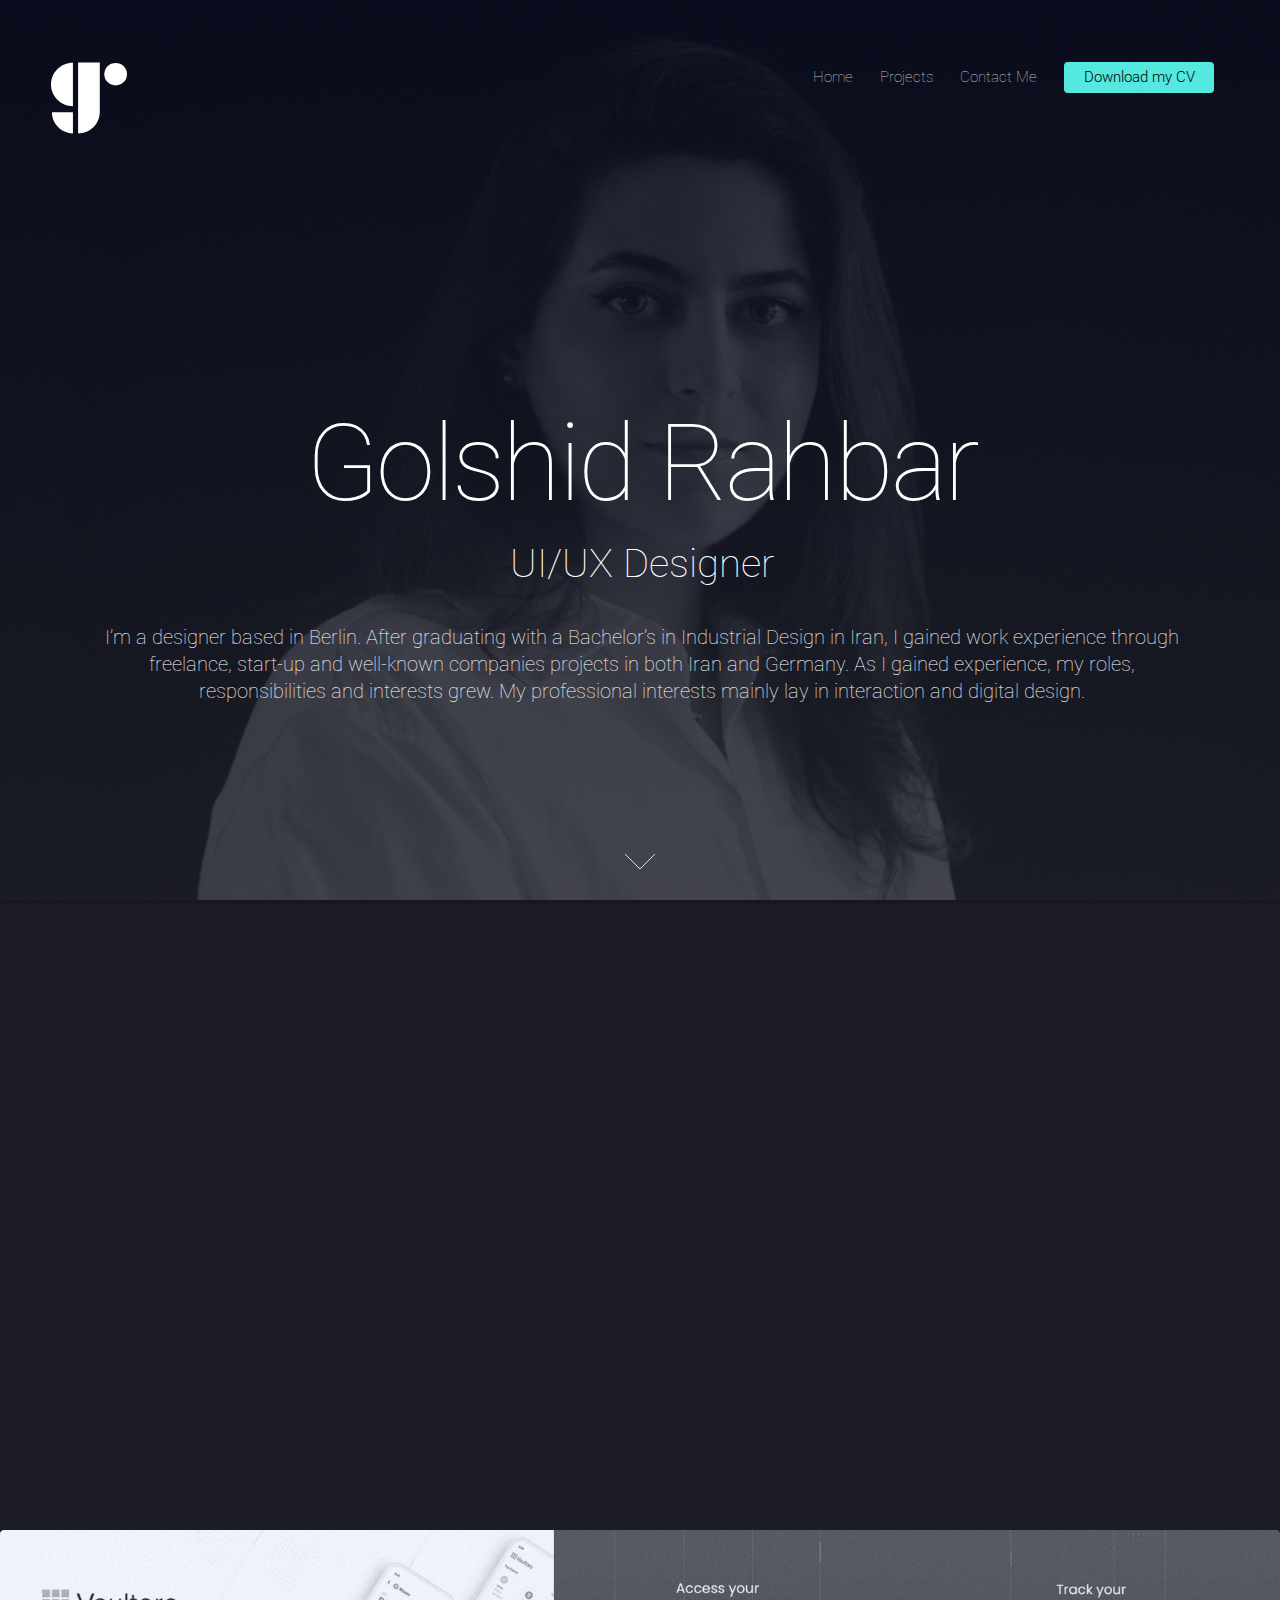
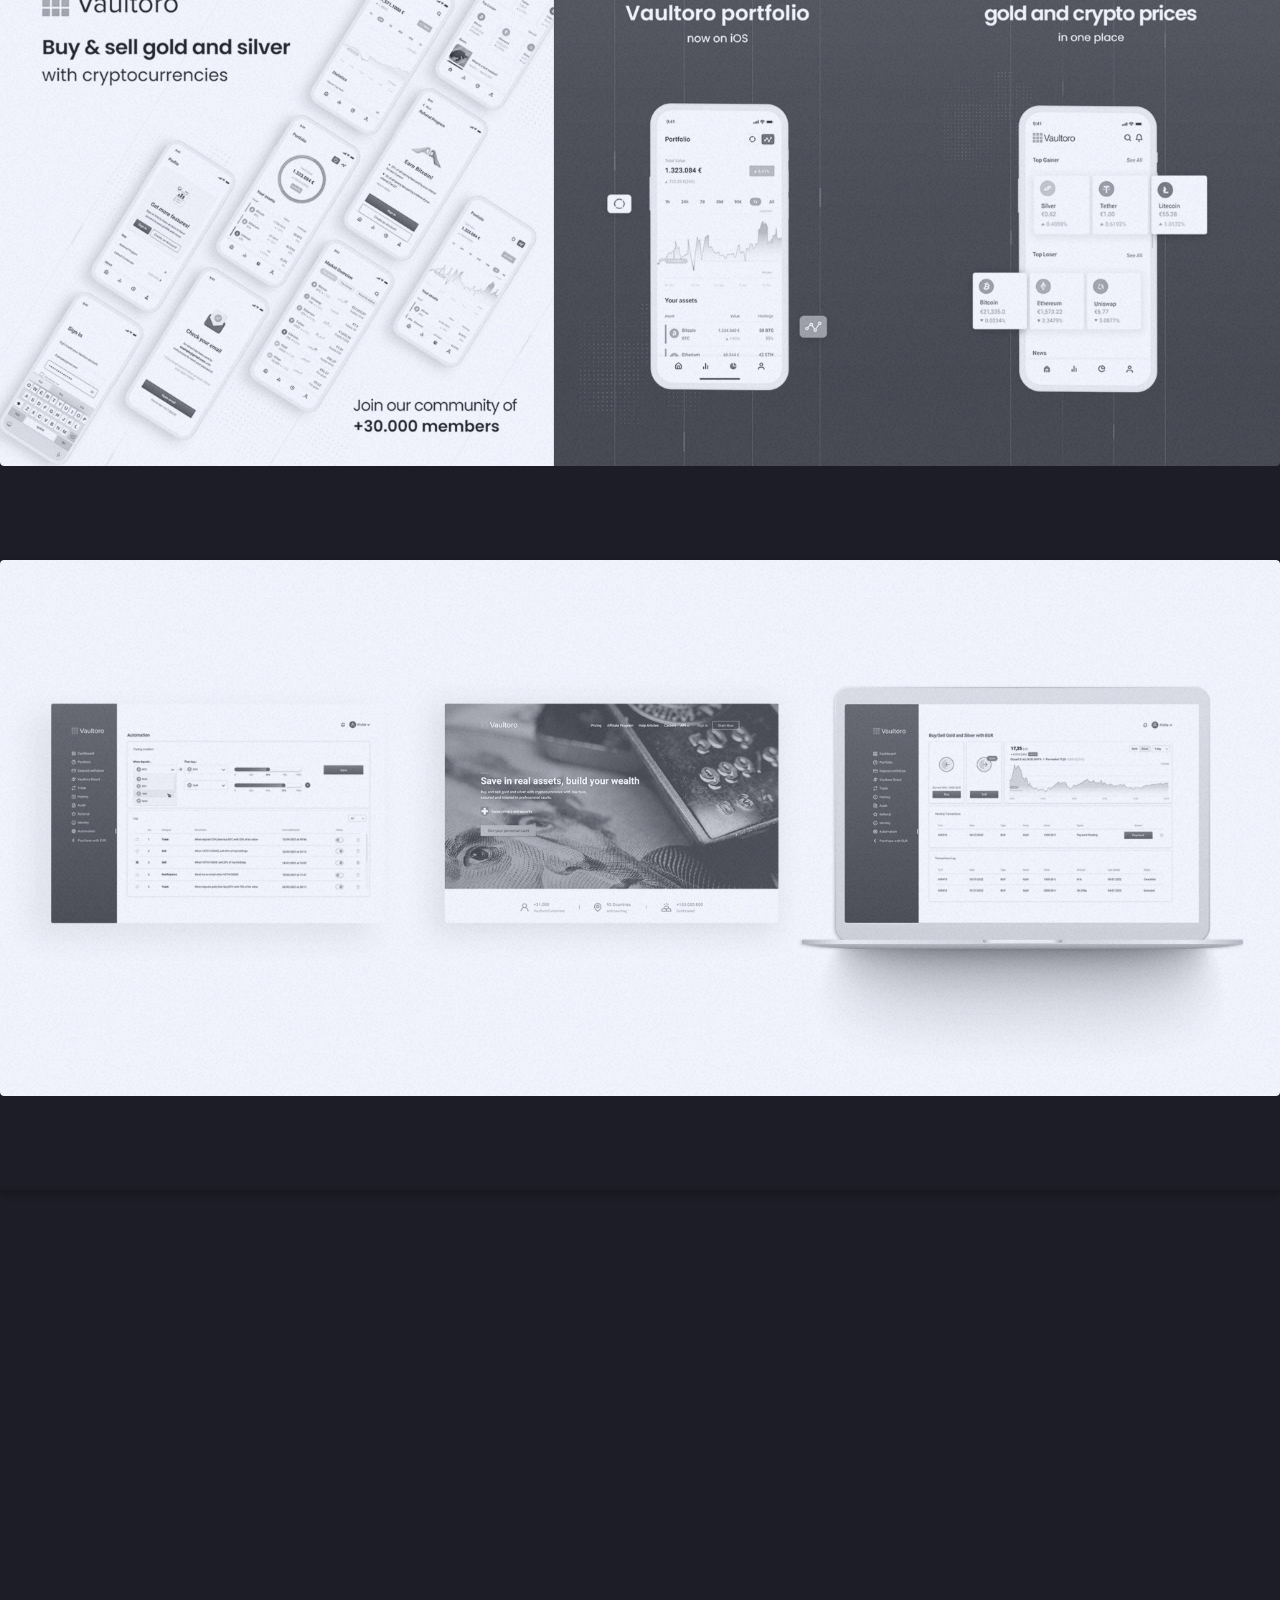
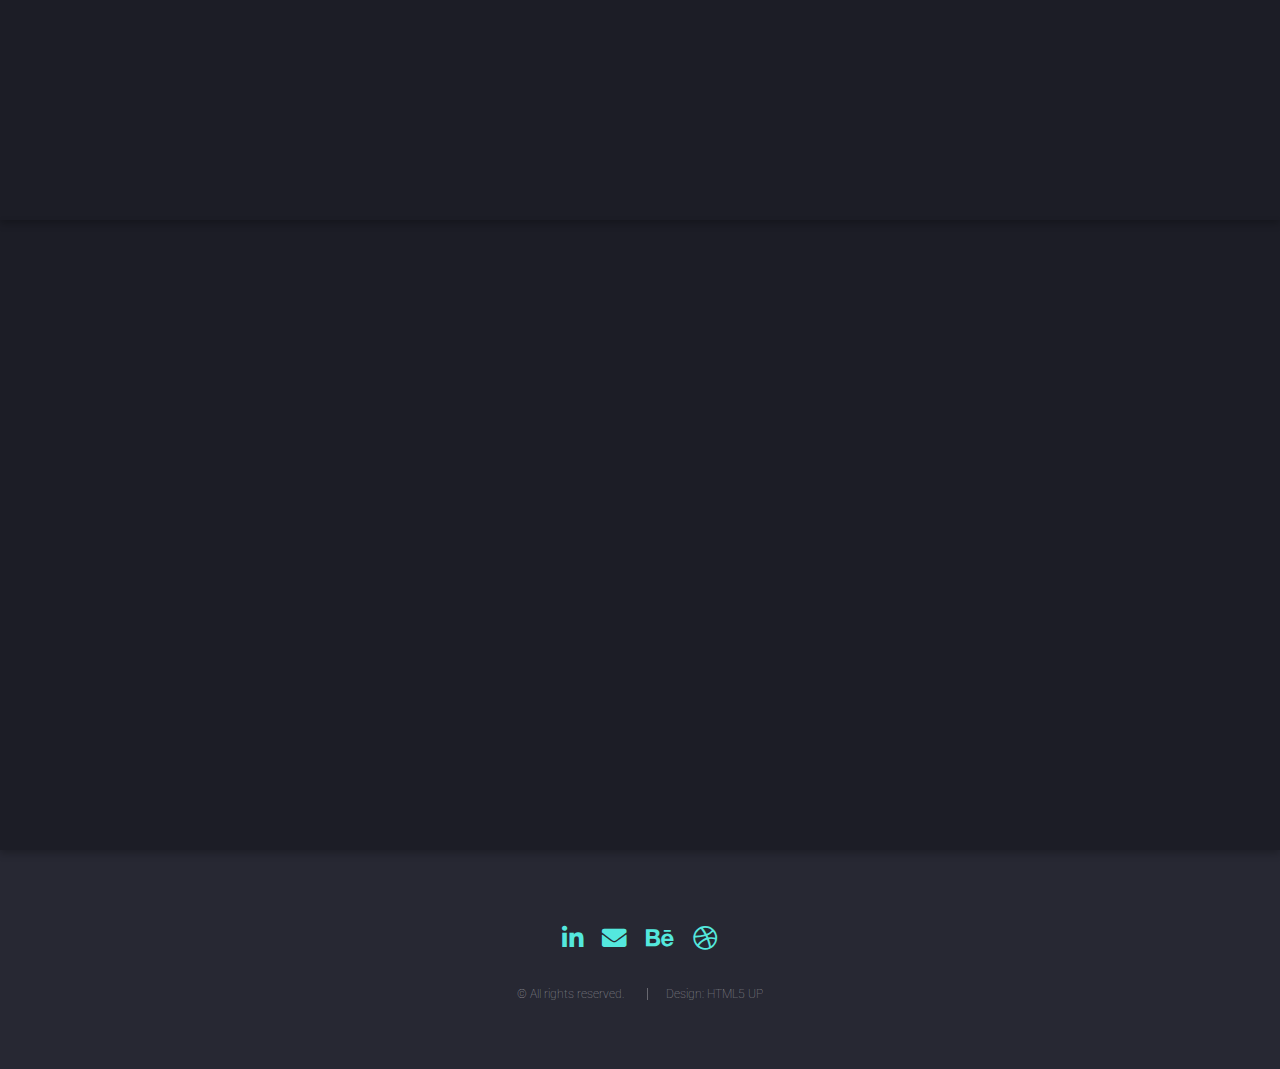
==== commit 380966f8: "Update index.html" ====
--- a/index.html
+++ b/index.html
@@ -190,7 +190,7 @@
 						class="label">Dribbble</span></a></li>
 		</ul>
 		<ul class="copyright">
-			<li>&copy; Untitled. All rights reserved.</li>
+			<li>&copy; All rights reserved.</li>
 			<li>Design: HTML5 UP</li>
 		</ul>
 	</footer>
@@ -209,4 +209,4 @@
 
 </body>
 
-</html>+</html>
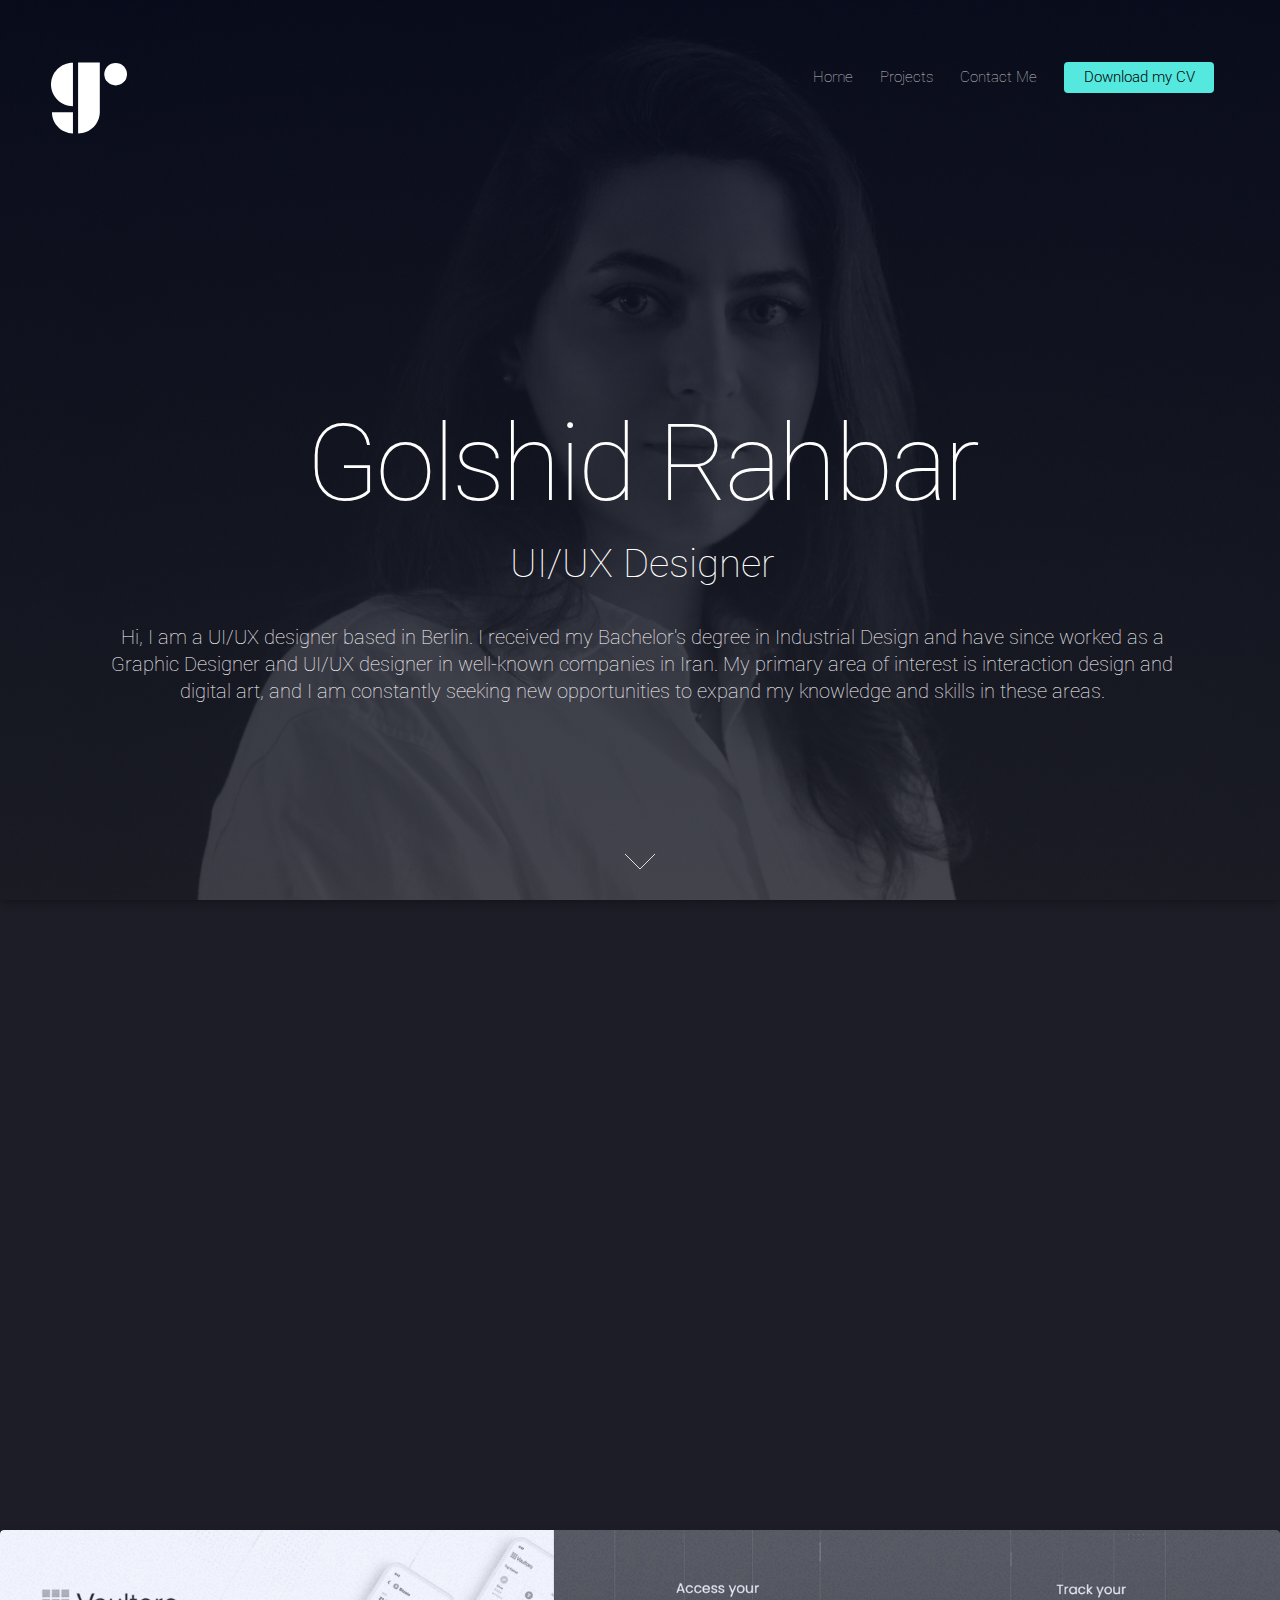
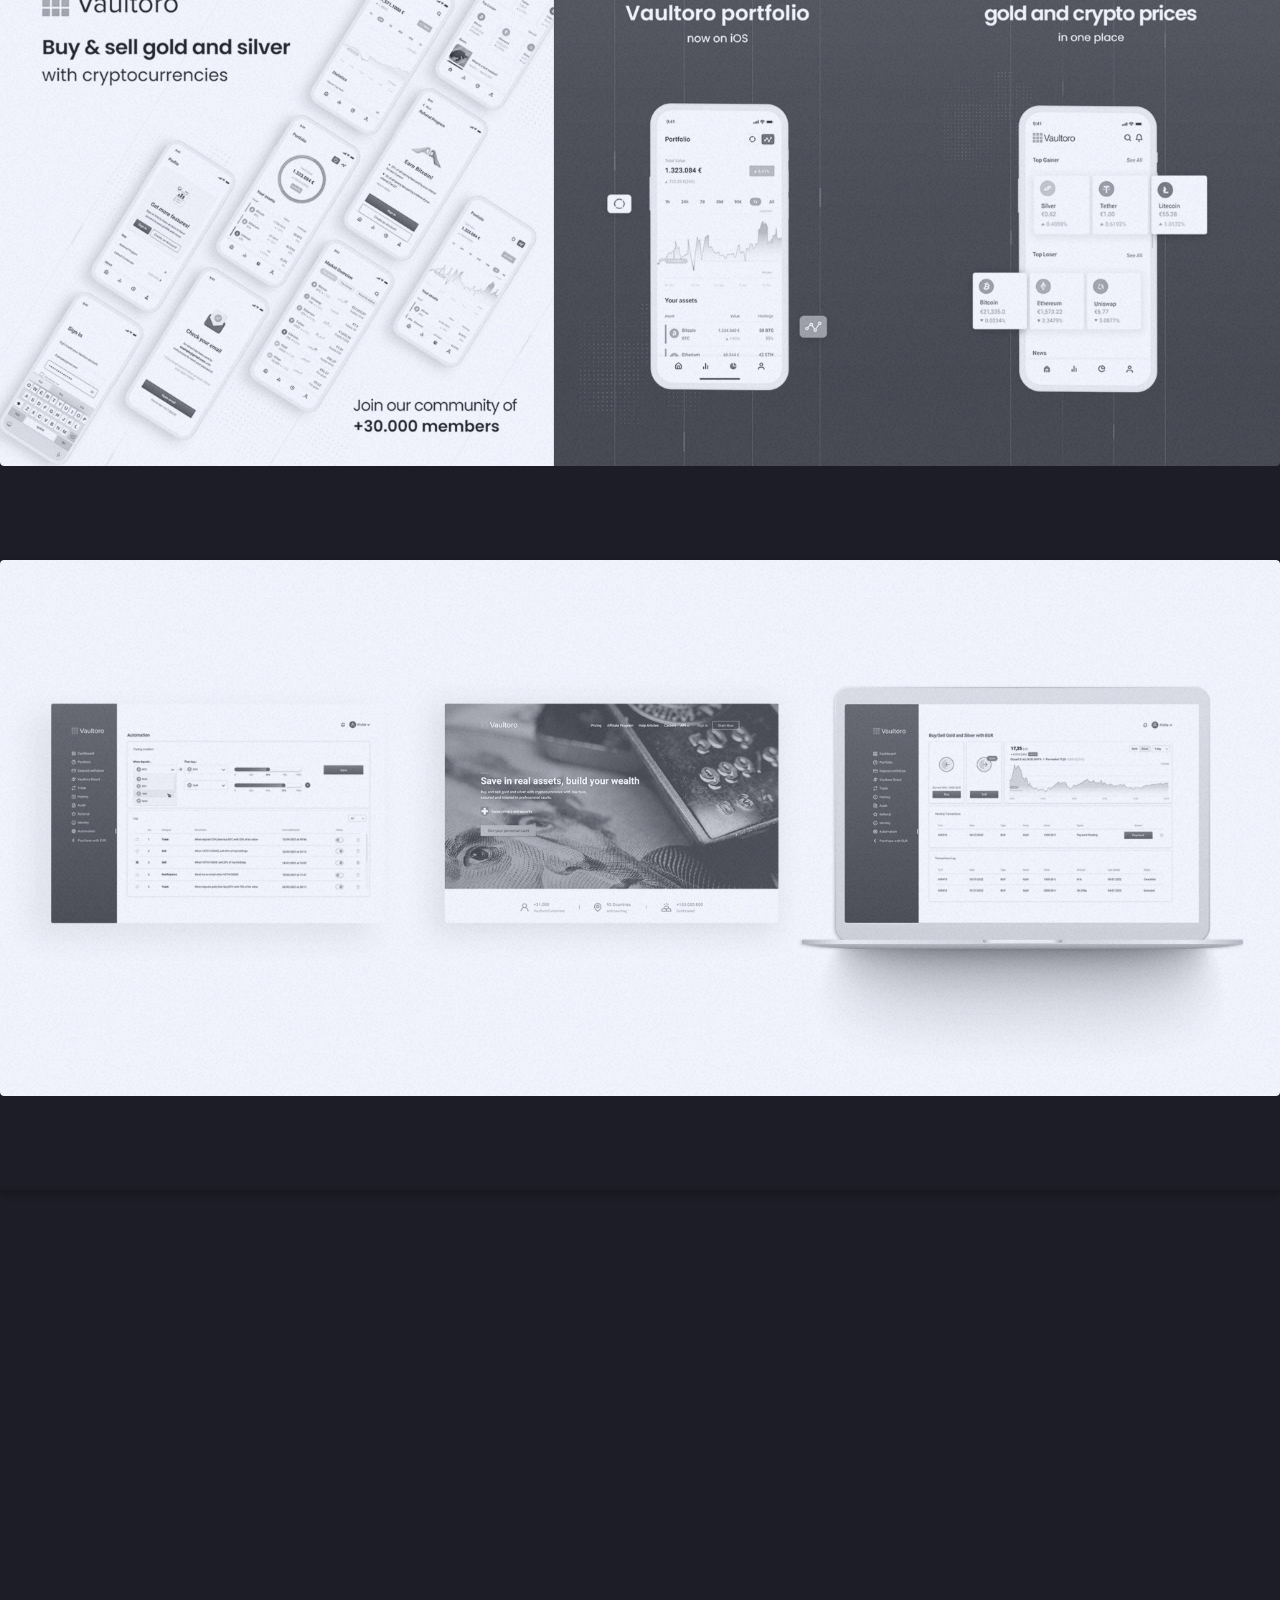
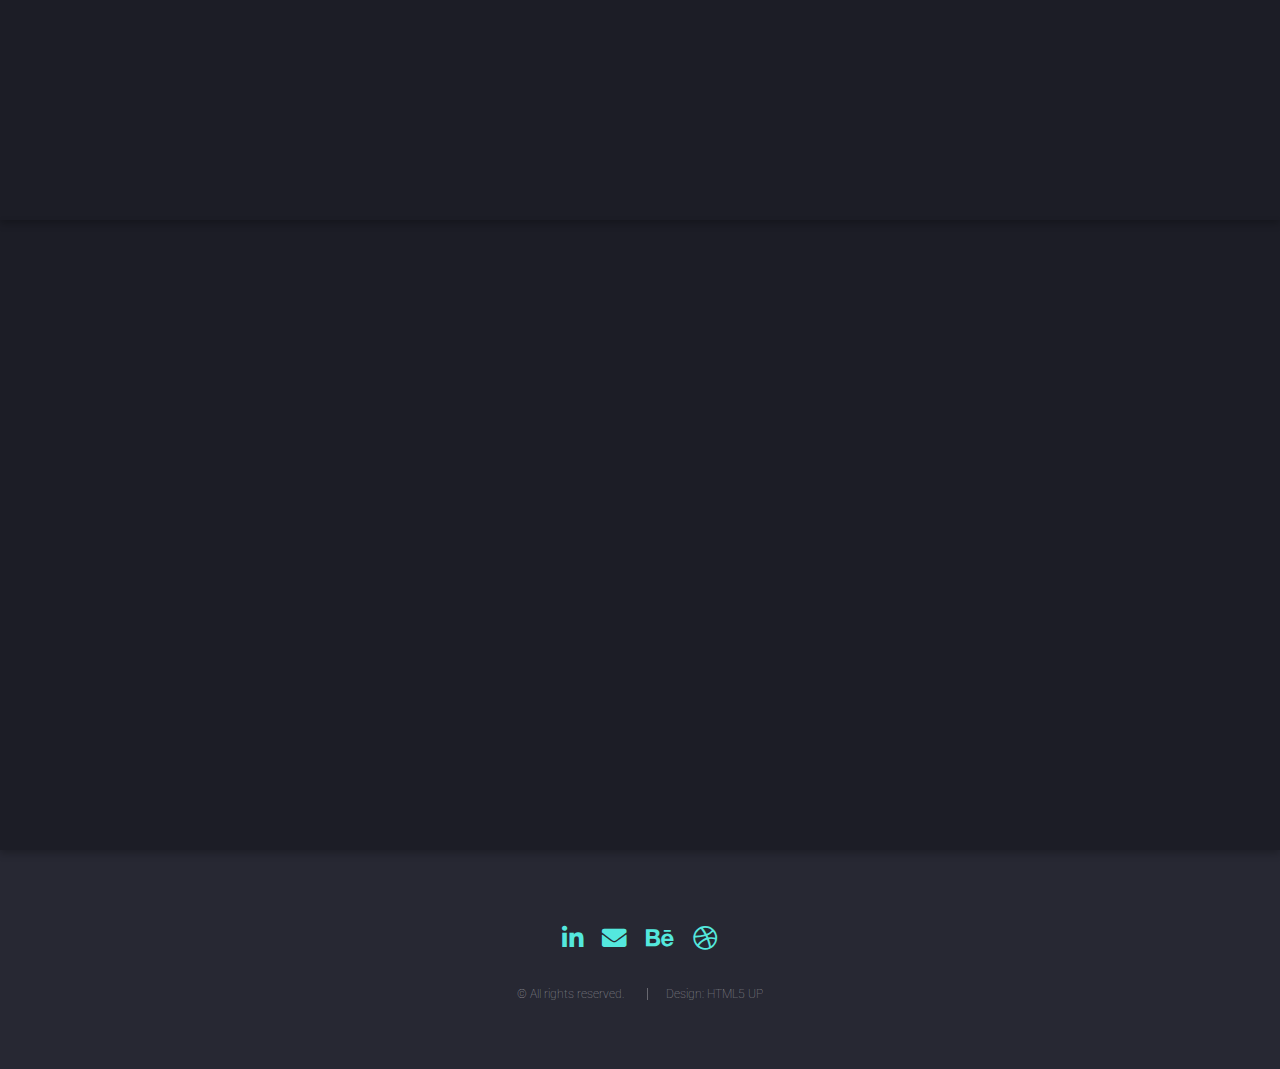
==== commit 11b16593: "Modification" ====
--- a/index.html
+++ b/index.html
@@ -47,12 +47,10 @@
 					</h2>
 					<h1 style="text-align: center; font-size: 30pt; font-weight: 80;">UI/UX Designer</h1>
 					<p style="text-align: center; font-size: 15pt;">
-						I’m a designer based in Berlin. After graduating with a
-						Bachelor’s in
-						Industrial Design in Iran, I gained work experience through freelance, start-up and well-known
-						companies projects in both Iran and Germany. As I gained experience, my roles, responsibilities
-						and interests grew.
-						My professional interests mainly lay in interaction and digital design.</p>
+						Hi, I am a UI/UX designer based in Berlin. I received my Bachelor's degree in Industrial Design
+and have since worked as a Graphic Designer and UI/UX designer in well-known companies in Iran.
+My primary area of interest is interaction design and digital art, and I am constantly seeking
+new opportunities to expand my knowledge and skills in these areas. </p>
 				</header>
 			</div>
 			<a href="#one" class="goto-next scrolly">Next</a>
